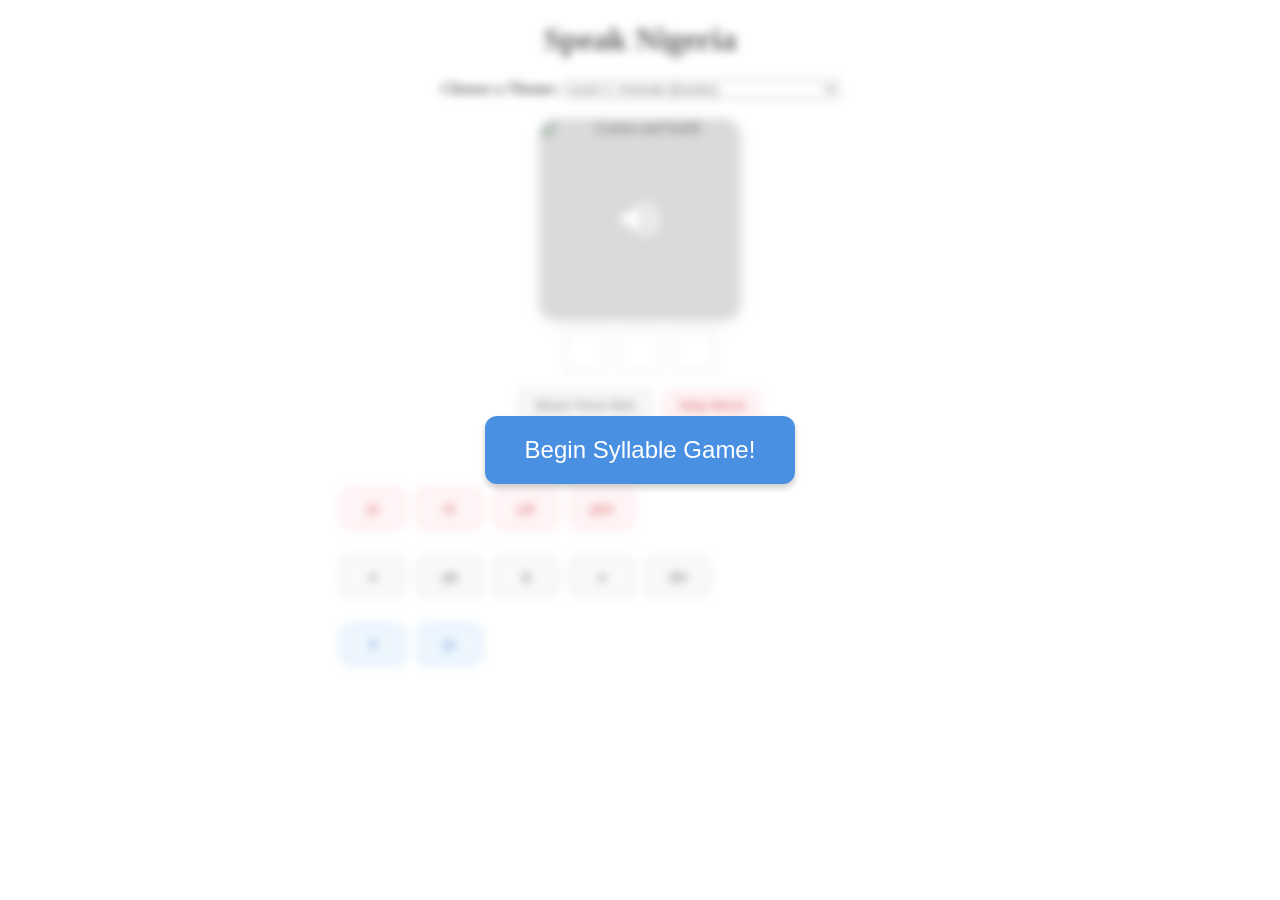
==== public/index.html @ d00dbcc4 "separating into two repositories" ====
<!DOCTYPE html>
<html lang="en">
<head>
    <meta charset="UTF-8">
    <meta name="viewport" content="width=device-width, initial-scale=1.0">
    <title>Speak Nigeria - Syllable Game</title>
    <link rel="stylesheet" href="style.css">
</head>
<body>
    <div id="start-overlay" style="
        position:fixed; 
        top:0; 
        left:0; 
        width:100%; 
        height:100%; 
        background: rgba(255, 255, 255, 0.4); 
        backdrop-filter: blur(5px);
        display:flex; 
        justify-content:center; 
        align-items:center; 
        z-index:1000;">
        
        <button onclick="startGame()" style="padding:20px 40px; font-size:1.5rem; cursor:pointer;">Begin Syllable Game!</button>
    </div>

    <main id="app-wrapper">
        <header style="text-align: center; margin-bottom: 20px;">
            <h1>Speak Nigeria</h1>
            
            <div id="theme-controls">
                <label for="theme-selector" style="font-weight: bold;">Choose a Theme: </label>
                <select id="theme-selector"></select>
            </div>
        </header>

        <section id="game-container" style="max-width: 600px; margin: 0 auto; text-align: center;">
            
            <div id="prompt-container" class="prompt-container" onclick="playFullWordAudio()">
                <img id="prompt-image" src="" alt="Listen and build" />
                
                <div class="audio-overlay">
                    <svg fill="#ffffff" viewBox="0 0 24 24" width="48px" height="48px">
                        <path d="M3 9v6h4l5 5V4L7 9H3zm13.5 3c0-1.77-1.02-3.29-2.5-4.03v8.05c1.48-.73 2.5-2.25 2.5-4.02zM14 3.23v2.06c2.89.86 5 3.54 5 6.71s-2.11 5.85-5 6.71v2.06c4.01-.91 7-4.49 7-8.77s-2.99-7.86-7-8.77z"/>
                    </svg>
                </div>
            </div>
            
            <div id="queue-slots" class="slots-container"></div>
            
            <div style="margin-bottom: 15px; display: flex; justify-content: center; gap: 10px;">
                <button onclick="showToneHint()" style="padding: 8px 16px; border-radius: 8px; cursor: pointer; background: #f0f0f0; border: 1px solid #ccc; font-weight: bold; color: #555;">Show Tone Hint</button>
                <button onclick="skipWord()" style="padding: 8px 16px; border-radius: 8px; cursor: pointer; background: #ffebee; border: 1px solid #ffcdd2; font-weight: bold; color: #c62828;">Skip Word</button>
            </div>
            
            <div id="feedback-message" style="font-size: 1.2rem; font-weight: bold; margin-bottom: 20px; min-height: 30px;">
            </div>
            
            <div id="syllable-matrix" class="syllable-matrix">

                <div class="tone-group" id="high-tones">
                    <div class="bank-row"></div>
                </div>
                <div class="tone-group" id="mid-tones">
                    <div class="bank-row"></div>
                </div>
                <div class="tone-group" id="low-tones">
                    <div class="bank-row"></div>
                </div>
            </div>
            
        </section>
    </main>

    <script src="app.js"></script>
</body>
</html>
---- public/style.css ----
/* ==========================================
   IMAGE PROMPT AREA
   ========================================== */
.prompt-container {
    position: relative;
    width: 200px;
    height: 200px;
    margin: 0 auto 10px auto;
    border-radius: 16px;
    overflow: hidden;
    cursor: pointer;
    box-shadow: 0 4px 12px rgba(0, 0, 0, 0.15);
    transition: transform 0.1s ease;
}

.prompt-container:active {
    transform: scale(0.95);
}

#prompt-image {
    width: 100%;
    height: 100%;
    object-fit: cover;
    display: block;
}

.audio-overlay {
    position: absolute;
    top: 0;
    left: 0;
    width: 100%;
    height: 100%;
    background: rgba(0, 0, 0, 0.3); /* Darkens the image slightly so the white icon pops */
    display: flex;
    justify-content: center;
    align-items: center;
    opacity: 0.8;
    transition: opacity 0.2s ease;
}

.prompt-container:hover .audio-overlay {
    opacity: 1;
}

#start-overlay {
    position: fixed;
    top: 0;
    left: 0;
    width: 100%;
    height: 100%;
    /* Semi-transparent grey/white background */
    background: rgba(255, 255, 255, 0.7); 
    /* Blur effect for that "pro" look */
    backdrop-filter: blur(5px);
    display: flex;
    justify-content: center;
    align-items: center;
    z-index: 1000;
}

#start-overlay button {
    padding: 20px 40px;
    font-size: 1.5rem;
    background-color: #4a90e2;
    color: white;
    border: none;
    border-radius: 12px;
    cursor: pointer;
    box-shadow: 0 4px 6px rgba(0,0,0,0.2);
    transition: transform 0.2s;
}

#start-overlay button:hover {
    transform: scale(1.05);
}

.slots-container {
    display: flex; 
    justify-content: center; 
    gap: 10px; 
    margin-bottom: 10px; /* Reduced to pull things closer */
    min-height: 50px;    /* Reduced to shrink the empty space */
}

.slot {
    width: 40px;
    height: 40px;
    border: 2px dashed #ccc;
    border-radius: 8px;
    display: flex;
    justify-content: center;
    align-items: center;
    font-size: 1.2rem;
    font-weight: bold;
}

/* ==========================================
   TONAL SYLLABLE MATRIX
   ========================================== */
.syllable-matrix {
    display: flex;
    flex-direction: column;
    gap: 25px; /* Space between tone rows */
    margin-top: 20px;
}

.tone-group {
    text-align: left;
}

.tone-group h3 {
    margin: 0 0 10px 5px;
    font-size: 0.9rem;
    color: #666;
    text-transform: uppercase;
    letter-spacing: 1px;
}

.bank-row {
    display: grid;
    grid-template-columns: repeat(auto-fill, minmax(60px, 1fr));
    gap: 10px;
}

/* Tone-specific visual cues */
.btn-high { background-color: #ffeef0; border: 2px solid #ffccd1; color: #d32f2f; }
.btn-mid  { background-color: #f5f5f5; border: 2px solid #e0e0e0; color: #333; }
.btn-low  { background-color: #e3f2fd; border: 2px solid #bbdefb; color: #1565c0; }

.bank-row button {
    padding: 12px;
    border-radius: 12px;
    font-weight: bold;
    cursor: pointer;
    transition: transform 0.1s;
}

.bank-row button:active {
    transform: scale(0.92);
}
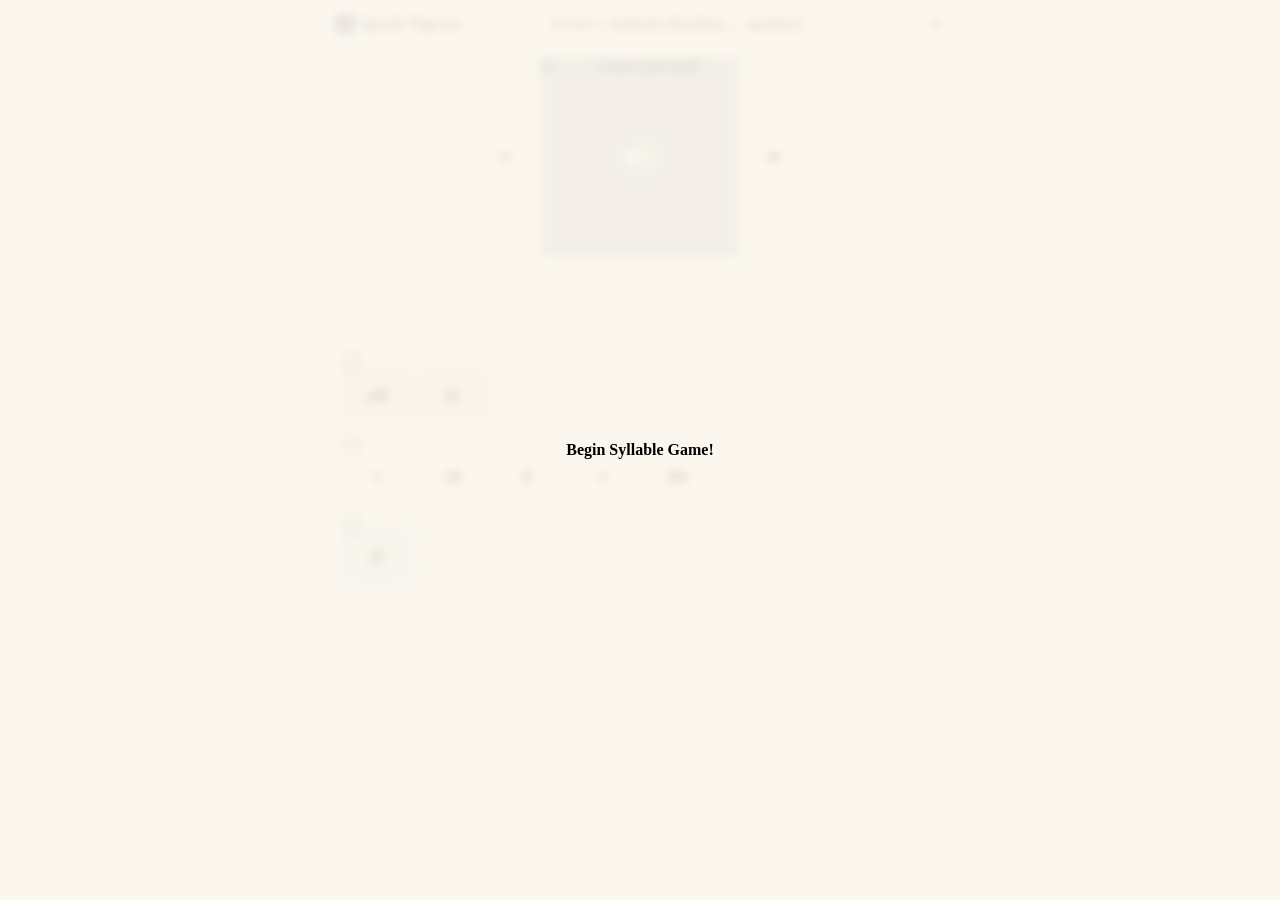
==== commit b0f1f5e2: "Favicon in brand mark, icon buttons flanking image, compact tone badges - Added the real Speak Niger" ====
--- a/public/index.html
+++ b/public/index.html
@@ -4,73 +4,93 @@
     <meta charset="UTF-8">
     <meta name="viewport" content="width=device-width, initial-scale=1.0">
     <title>Speak Nigeria - Syllable Game</title>
+    <link rel="icon" type="image/svg+xml" href="favicon.svg">
+    <link rel="preconnect" href="https://fonts.googleapis.com">
+    <link href="https://fonts.googleapis.com/css2?family=Fraunces:opsz,wght@9..144,400;9..144,500;9..144,600;9..144,700&family=Plus+Jakarta+Sans:wght@400;500;600;700&family=Noto+Serif:ital,wght@0,400;0,600;0,700;1,400&family=IBM+Plex+Mono:wght@400;500&display=swap" rel="stylesheet">
+    <link rel="stylesheet" href="tokens.css">
     <link rel="stylesheet" href="style.css">
 </head>
 <body>
-    <div id="start-overlay" style="
-        position:fixed; 
-        top:0; 
-        left:0; 
-        width:100%; 
-        height:100%; 
-        background: rgba(255, 255, 255, 0.4); 
-        backdrop-filter: blur(5px);
-        display:flex; 
-        justify-content:center; 
-        align-items:center; 
-        z-index:1000;">
-        
-        <button onclick="startGame()" style="padding:20px 40px; font-size:1.5rem; cursor:pointer;">Begin Syllable Game!</button>
+    <div id="start-overlay">
+        <button onclick="startGame()">Begin Syllable Game!</button>
     </div>
 
-    <main id="app-wrapper">
-        <header style="text-align: center; margin-bottom: 20px;">
-            <h1>Speak Nigeria</h1>
-            
-            <div id="theme-controls">
-                <label for="theme-selector" style="font-weight: bold;">Choose a Theme: </label>
-                <select id="theme-selector"></select>
-            </div>
+    <div id="app-wrapper">
+        <!-- Slim brand bar, not a hero block: a small wordmark plus the
+             theme control, kept to a single compact row so the game
+             itself gets almost the entire viewport. -->
+        <header id="top-bar">
+            <span id="brand-mark">
+                <img src="favicon.svg" alt="" width="18" height="18">
+                Speak Nigeria
+            </span>
+            <select id="theme-selector" aria-label="Choose a level"></select>
         </header>
 
-        <section id="game-container" style="max-width: 600px; margin: 0 auto; text-align: center;">
-            
-            <div id="prompt-container" class="prompt-container" onclick="playFullWordAudio()">
-                <img id="prompt-image" src="" alt="Listen and build" />
-                
-                <div class="audio-overlay">
-                    <svg fill="#ffffff" viewBox="0 0 24 24" width="48px" height="48px">
-                        <path d="M3 9v6h4l5 5V4L7 9H3zm13.5 3c0-1.77-1.02-3.29-2.5-4.03v8.05c1.48-.73 2.5-2.25 2.5-4.02zM14 3.23v2.06c2.89.86 5 3.54 5 6.71s-2.11 5.85-5 6.71v2.06c4.01-.91 7-4.49 7-8.77s-2.99-7.86-7-8.77z"/>
+        <main id="game-container">
+
+            <!-- Hint/skip are icon buttons flanking the image, not a
+                 separate text-button row - reclaims a whole line. -->
+            <div id="stage-row">
+                <button id="hint-btn" class="icon-btn" onclick="toggleToneHint()" aria-label="Toggle tone hint" title="Show tone hint">
+                    <svg viewBox="0 0 24 24" width="20" height="20" fill="none" stroke="currentColor" stroke-width="2.2" stroke-linecap="round">
+                        <line x1="6" y1="17" x2="6" y2="9"/>
+                        <line x1="12" y1="17" x2="12" y2="5"/>
+                        <line x1="18" y1="17" x2="18" y2="13"/>
                     </svg>
+                </button>
+
+                <div id="prompt-container" class="prompt-container" onclick="playFullWordAudio()">
+                    <img id="prompt-image" src="" alt="Listen and build" />
+
+                    <div class="audio-overlay">
+                        <svg fill="#ffffff" viewBox="0 0 24 24" width="40px" height="40px">
+                            <path d="M3 9v6h4l5 5V4L7 9H3zm13.5 3c0-1.77-1.02-3.29-2.5-4.03v8.05c1.48-.73 2.5-2.25 2.5-4.02zM14 3.23v2.06c2.89.86 5 3.54 5 6.71s-2.11 5.85-5 6.71v2.06c4.01-.91 7-4.49 7-8.77s-2.99-7.86-7-8.77z"/>
+                        </svg>
+                    </div>
+
+                    <div id="correct-badge" class="correct-badge" aria-hidden="true">
+                        <svg viewBox="0 0 24 24" width="56px" height="56px">
+                            <circle cx="12" cy="12" r="11" fill="var(--accent-courses)"/>
+                            <path d="M6.5 12.5l3.5 3.5 7.5-8" stroke="white" stroke-width="2.4" fill="none" stroke-linecap="round" stroke-linejoin="round"/>
+                        </svg>
+                    </div>
                 </div>
+
+                <button id="skip-btn" class="icon-btn" onclick="skipWord()" aria-label="Skip word" title="Skip word">
+                    <svg viewBox="0 0 24 24" width="20" height="20" fill="currentColor">
+                        <path d="M6 5l8 7-8 7V5z"/>
+                        <rect x="16" y="5" width="2.5" height="14" rx="1"/>
+                    </svg>
+                </button>
             </div>
-            
+
+            <!-- Tone-hint dots for each slot are always in the DOM (see
+                 style.css) but only visible while #hint-btn is toggled on
+                 (queue-slots.show-hint) - no dedicated text line needed. -->
             <div id="queue-slots" class="slots-container"></div>
-            
-            <div style="margin-bottom: 15px; display: flex; justify-content: center; gap: 10px;">
-                <button onclick="showToneHint()" style="padding: 8px 16px; border-radius: 8px; cursor: pointer; background: #f0f0f0; border: 1px solid #ccc; font-weight: bold; color: #555;">Show Tone Hint</button>
-                <button onclick="skipWord()" style="padding: 8px 16px; border-radius: 8px; cursor: pointer; background: #ffebee; border: 1px solid #ffcdd2; font-weight: bold; color: #c62828;">Skip Word</button>
-            </div>
-            
-            <div id="feedback-message" style="font-size: 1.2rem; font-weight: bold; margin-bottom: 20px; min-height: 30px;">
-            </div>
-            
+
+            <div id="feedback-message"></div>
+
             <div id="syllable-matrix" class="syllable-matrix">
 
-                <div class="tone-group" id="high-tones">
+                <div class="tone-group tone-group-high" id="high-tones">
+                    <span class="tone-badge" title="High tone">˥</span>
                     <div class="bank-row"></div>
                 </div>
-                <div class="tone-group" id="mid-tones">
+                <div class="tone-group tone-group-mid" id="mid-tones">
+                    <span class="tone-badge" title="Mid tone">˧</span>
                     <div class="bank-row"></div>
                 </div>
-                <div class="tone-group" id="low-tones">
+                <div class="tone-group tone-group-low" id="low-tones">
+                    <span class="tone-badge" title="Low tone">˩</span>
                     <div class="bank-row"></div>
                 </div>
             </div>
-            
-        </section>
-    </main>
+
+        </main>
+    </div>
 
     <script src="app.js"></script>
 </body>
-</html>+</html>
--- a/public/style.css
+++ b/public/style.css
@@ -1,3 +1,143 @@
+/* ==========================================
+   BASE / LAYOUT
+   Brand tokens come from tokens.css (vendored copy of
+   yorubadict/public/_tokens.css). Layout is deliberately compact:
+   the top bar is a single slim row, not a hero block, so the
+   actual game gets almost the whole viewport.
+   ========================================== */
+* { box-sizing: border-box; }
+
+html, body {
+    margin: 0;
+    padding: 0;
+    background: var(--background-primary);
+    color: var(--text-primary);
+    font-family: var(--font-body);
+}
+
+#app-wrapper {
+    max-width: 640px;
+    margin: 0 auto;
+    padding: 0 12px 24px;
+}
+
+#top-bar {
+    display: flex;
+    align-items: center;
+    justify-content: space-between;
+    gap: 12px;
+    padding: 8px 4px;
+    margin-bottom: 10px;
+    border-bottom: 1px solid var(--border-subtle);
+}
+
+#brand-mark {
+    display: flex;
+    align-items: center;
+    gap: 6px;
+    font-family: var(--font-display);
+    font-weight: 600;
+    font-size: var(--step--1);
+    color: var(--brand-indigo);
+    opacity: 0.75;
+    letter-spacing: 0.02em;
+}
+
+#brand-mark img {
+    display: block;
+}
+
+#theme-selector {
+    font-family: var(--font-body);
+    font-size: var(--step--1);
+    padding: 6px 10px;
+    border-radius: 8px;
+    border: 1px solid var(--border-subtle);
+    background: var(--surface);
+    color: var(--text-primary);
+}
+
+#game-container {
+    text-align: center;
+}
+
+/* ==========================================
+   START OVERLAY
+   ========================================== */
+#start-overlay {
+    position: fixed;
+    top: 0;
+    left: 0;
+    width: 100%;
+    height: 100%;
+    background: rgba(251, 246, 236, 0.85); /* --background-primary, translucent */
+    backdrop-filter: blur(5px);
+    display: flex;
+    justify-content: center;
+    align-items: center;
+    z-index: 1000;
+}
+
+#start-overlay button {
+    padding: 20px 40px;
+    font-size: var(--step-1);
+    font-family: var(--font-display);
+    font-weight: 600;
+    background-color: var(--brand-indigo);
+    color: var(--text-tertiary);
+    border: none;
+    border-radius: var(--radius);
+    cursor: pointer;
+    box-shadow: var(--shadow);
+    transition: transform 0.2s, background-color 0.2s;
+}
+
+#start-overlay button:hover {
+    background-color: var(--brand-indigo-deep);
+    transform: scale(1.05);
+}
+
+/* ==========================================
+   STAGE ROW - hint/skip icon buttons flank the image instead of a
+   separate text-button row below it, reclaiming a full line.
+   ========================================== */
+#stage-row {
+    display: flex;
+    align-items: center;
+    justify-content: center;
+    gap: 14px;
+}
+
+.icon-btn {
+    flex-shrink: 0;
+    width: 40px;
+    height: 40px;
+    border-radius: 50%;
+    border: 1px solid var(--border-subtle);
+    background: var(--surface);
+    color: var(--text-secondary);
+    display: flex;
+    align-items: center;
+    justify-content: center;
+    cursor: pointer;
+    transition: background-color 0.15s, color 0.15s, border-color 0.15s;
+}
+
+#hint-btn:hover { background: var(--background-secondary); }
+
+/* Shown while the tone hint is toggled on (see app.js toggleToneHint) */
+#hint-btn.active {
+    background: var(--brand-accent);
+    border-color: var(--brand-accent-deep);
+    color: var(--brand-indigo-deep);
+}
+
+#skip-btn {
+    border-color: rgba(198, 56, 90, 0.35); /* --accent-games */
+    color: var(--accent-games);
+}
+#skip-btn:hover { background: rgba(198, 56, 90, 0.08); }
+
 /* ==========================================
    IMAGE PROMPT AREA
    ========================================== */
@@ -5,11 +145,10 @@
     position: relative;
     width: 200px;
     height: 200px;
-    margin: 0 auto 10px auto;
-    border-radius: 16px;
+    border-radius: var(--radius);
     overflow: hidden;
     cursor: pointer;
-    box-shadow: 0 4px 12px rgba(0, 0, 0, 0.15);
+    box-shadow: var(--shadow);
     transition: transform 0.1s ease;
 }
 
@@ -30,11 +169,11 @@
     left: 0;
     width: 100%;
     height: 100%;
-    background: rgba(0, 0, 0, 0.3); /* Darkens the image slightly so the white icon pops */
-    display: flex;
-    justify-content: center;
-    align-items: center;
-    opacity: 0.8;
+    background: rgba(21, 26, 61, 0.3); /* --brand-indigo-deep, translucent */
+    display: flex;
+    justify-content: center;
+    align-items: center;
+    opacity: 0.75;
     transition: opacity 0.2s ease;
 }
 
@@ -42,99 +181,173 @@
     opacity: 1;
 }
 
-#start-overlay {
-    position: fixed;
-    top: 0;
-    left: 0;
-    width: 100%;
-    height: 100%;
-    /* Semi-transparent grey/white background */
-    background: rgba(255, 255, 255, 0.7); 
-    /* Blur effect for that "pro" look */
-    backdrop-filter: blur(5px);
-    display: flex;
-    justify-content: center;
-    align-items: center;
-    z-index: 1000;
-}
-
-#start-overlay button {
-    padding: 20px 40px;
-    font-size: 1.5rem;
-    background-color: #4a90e2;
-    color: white;
-    border: none;
-    border-radius: 12px;
-    cursor: pointer;
-    box-shadow: 0 4px 6px rgba(0,0,0,0.2);
-    transition: transform 0.2s;
-}
-
-#start-overlay button:hover {
-    transform: scale(1.05);
-}
-
+/* Correct-answer checkmark badge - hidden by default, shown briefly via
+   JS toggling .show (see app.js's playWinningSequence). */
+.correct-badge {
+    position: absolute;
+    inset: 0;
+    display: flex;
+    align-items: center;
+    justify-content: center;
+    background: rgba(251, 246, 236, 0.55);
+    opacity: 0;
+    transform: scale(0.6);
+    pointer-events: none;
+    transition: opacity 0.25s ease, transform 0.25s cubic-bezier(0.34, 1.56, 0.64, 1);
+}
+
+.correct-badge.show {
+    opacity: 1;
+    transform: scale(1);
+}
+
+/* ==========================================
+   QUEUE SLOTS
+   ========================================== */
 .slots-container {
-    display: flex; 
-    justify-content: center; 
-    gap: 10px; 
-    margin-bottom: 10px; /* Reduced to pull things closer */
-    min-height: 50px;    /* Reduced to shrink the empty space */
+    display: flex;
+    justify-content: center;
+    gap: 8px;
+    margin: 10px 0;
+    min-height: 46px;
 }
 
 .slot {
+    position: relative;
     width: 40px;
     height: 40px;
-    border: 2px dashed #ccc;
+    border: 2px dashed var(--border-subtle);
     border-radius: 8px;
     display: flex;
     justify-content: center;
     align-items: center;
     font-size: 1.2rem;
     font-weight: bold;
+    color: var(--text-primary);
+    transition: border-color 0.2s, background-color 0.2s, transform 0.2s;
+}
+
+/* Applied to every filled slot the instant a win is detected, for a
+   clear, immediate visual "yes, that's right" independent of the
+   text feedback message. */
+.slots-container.correct .slot {
+    border-color: var(--accent-courses);
+    border-style: solid;
+    background: rgba(47, 122, 77, 0.12); /* --accent-courses, translucent */
+    transform: scale(1.08);
+}
+
+/* Tone-hint dot above each slot - always rendered (see app.js's
+   renderQueue), only made visible while the hint is toggled on. This
+   replaces the old "Tone Hint: mid mid high" text line entirely. */
+.slot::before {
+    content: '';
+    position: absolute;
+    top: -8px;
+    left: 50%;
+    transform: translateX(-50%);
+    width: 16px;
+    height: 5px;
+    border-radius: 3px;
+    opacity: 0;
+    transition: opacity 0.15s;
+}
+
+.slot.tone-high::before { background: var(--accent-games); }
+.slot.tone-mid::before  { background: var(--text-secondary); }
+.slot.tone-low::before  { background: var(--accent-videos); }
+
+.slots-container.show-hint .slot::before {
+    opacity: 1;
+}
+
+#feedback-message {
+    font-size: var(--step-0);
+    font-weight: 700;
+    min-height: 24px;
+    margin-bottom: 6px;
+    color: var(--text-secondary);
+    transition: color 0.2s;
+}
+
+#feedback-message.skipping {
+    color: var(--accent-games);
+}
+
+#feedback-message.correct {
+    color: var(--accent-courses);
 }
 
 /* ==========================================
    TONAL SYLLABLE MATRIX
+   Each tone gets its own bordered panel with a colored accent bar,
+   plus a small glyph badge overlapping the border (not a full text
+   label line) - color alone isn't reliable for colorblind users
+   (red/blue is a classic confusion pair), so the glyph stays as a
+   compact, non-color-dependent cue instead of dropping it entirely.
    ========================================== */
 .syllable-matrix {
     display: flex;
     flex-direction: column;
-    gap: 25px; /* Space between tone rows */
-    margin-top: 20px;
+    gap: 14px; /* slightly more than before - the badges overlap the top edge */
+    margin-top: 14px;
 }
 
 .tone-group {
+    position: relative;
     text-align: left;
-}
-
-.tone-group h3 {
-    margin: 0 0 10px 5px;
-    font-size: 0.9rem;
-    color: #666;
-    text-transform: uppercase;
-    letter-spacing: 1px;
-}
-
+    background: var(--surface);
+    border: 1px solid var(--border-subtle);
+    border-left-width: 5px;
+    border-radius: 10px;
+    padding: 8px 10px 10px;
+}
+
+.tone-group-high { border-left-color: var(--accent-games); }
+.tone-group-mid  { border-left-color: var(--text-secondary); }
+.tone-group-low  { border-left-color: var(--accent-videos); }
+
+.tone-badge {
+    position: absolute;
+    top: -9px;
+    left: 10px;
+    font-family: var(--font-mono);
+    font-size: 0.85rem;
+    line-height: 1;
+    padding: 2px 6px;
+    border-radius: 999px;
+    background: var(--surface);
+    border: 1px solid currentColor;
+}
+
+.tone-group-high .tone-badge { color: var(--accent-games); }
+.tone-group-mid  .tone-badge { color: var(--text-secondary); }
+.tone-group-low  .tone-badge { color: var(--accent-videos); }
+
+/* Pills sit close together (small gap) rather than the wide-spaced
+   grid before, and are larger/chunkier for easier tapping. */
 .bank-row {
     display: grid;
-    grid-template-columns: repeat(auto-fill, minmax(60px, 1fr));
-    gap: 10px;
-}
-
-/* Tone-specific visual cues */
-.btn-high { background-color: #ffeef0; border: 2px solid #ffccd1; color: #d32f2f; }
-.btn-mid  { background-color: #f5f5f5; border: 2px solid #e0e0e0; color: #333; }
-.btn-low  { background-color: #e3f2fd; border: 2px solid #bbdefb; color: #1565c0; }
+    grid-template-columns: repeat(auto-fill, minmax(66px, 1fr));
+    gap: 5px;
+}
 
 .bank-row button {
-    padding: 12px;
-    border-radius: 12px;
-    font-weight: bold;
+    padding: 14px 10px;
+    border-radius: 10px;
+    font-size: var(--step-0);
+    font-family: var(--font-yoruba);
+    font-weight: 700;
     cursor: pointer;
     transition: transform 0.1s;
 }
 
 .bank-row button:active {
     transform: scale(0.92);
-}+}
+
+/* Tone-specific button fills, harmonized with the brand accent
+   palette (same three accents as the panel border/label above). */
+.btn-high { background-color: rgba(198, 56, 90, 0.10); border: 2px solid rgba(198, 56, 90, 0.35); color: var(--accent-games); }
+.btn-mid  { background-color: var(--background-secondary); border: 2px solid var(--border-subtle); color: var(--text-primary); }
+.btn-low  { background-color: rgba(46, 111, 158, 0.10); border: 2px solid rgba(46, 111, 158, 0.35); color: var(--accent-videos); }
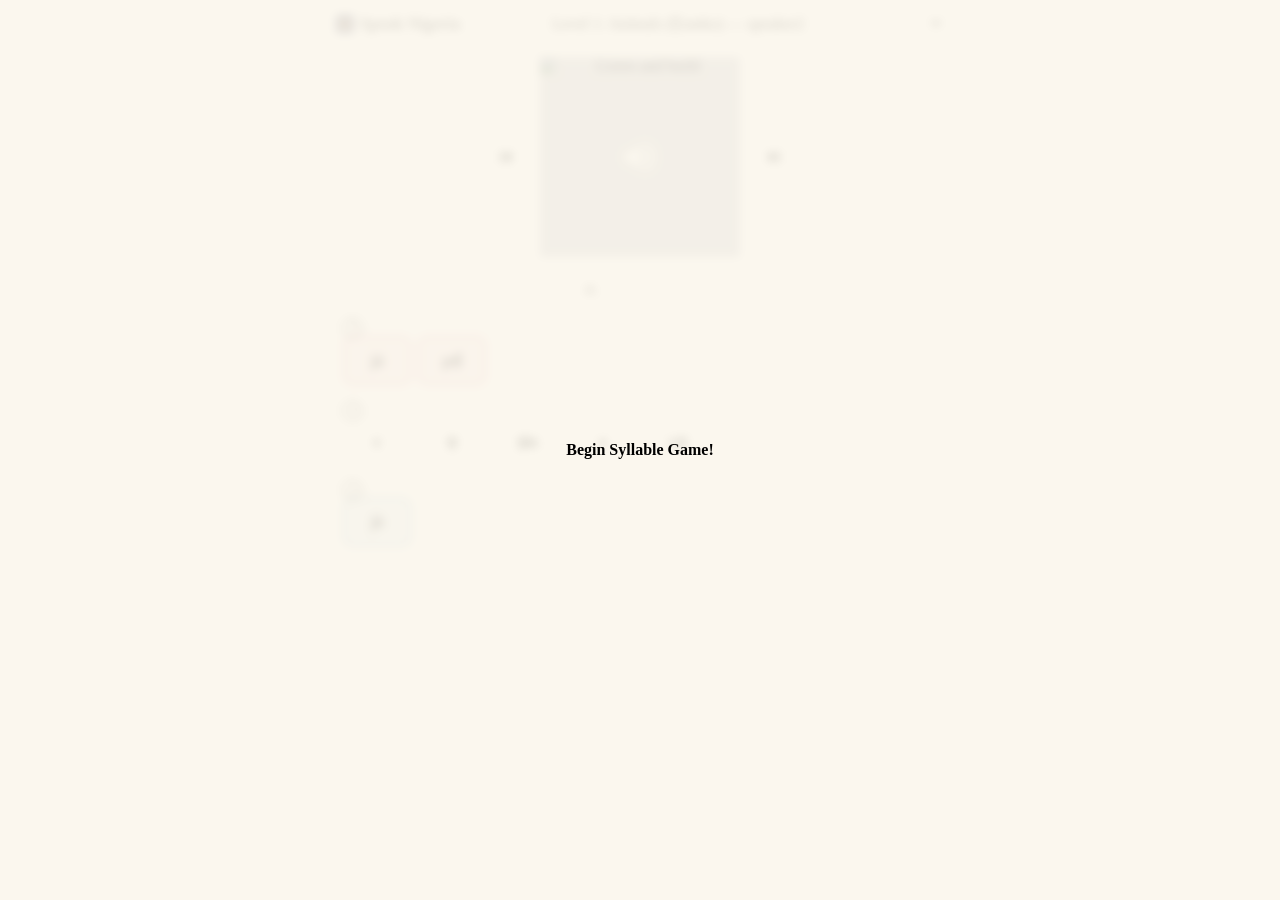
==== commit 2bc4f832: "Add prev/back navigation, move hint beside slots, toast for feedback text - Added a Previous-word bu" ====
--- a/public/index.html
+++ b/public/index.html
@@ -29,14 +29,13 @@
 
         <main id="game-container">
 
-            <!-- Hint/skip are icon buttons flanking the image, not a
-                 separate text-button row - reclaims a whole line. -->
+            <!-- Back/forward navigation flanks the image (symmetric pair),
+                 not a separate text-button row. -->
             <div id="stage-row">
-                <button id="hint-btn" class="icon-btn" onclick="toggleToneHint()" aria-label="Toggle tone hint" title="Show tone hint">
-                    <svg viewBox="0 0 24 24" width="20" height="20" fill="none" stroke="currentColor" stroke-width="2.2" stroke-linecap="round">
-                        <line x1="6" y1="17" x2="6" y2="9"/>
-                        <line x1="12" y1="17" x2="12" y2="5"/>
-                        <line x1="18" y1="17" x2="18" y2="13"/>
+                <button id="prev-btn" class="icon-btn" onclick="prevWord()" aria-label="Previous word" title="Previous word">
+                    <svg viewBox="0 0 24 24" width="20" height="20" fill="currentColor">
+                        <path d="M18 5l-8 7 8 7V5z"/>
+                        <rect x="5.5" y="5" width="2.5" height="14" rx="1"/>
                     </svg>
                 </button>
 
@@ -55,6 +54,7 @@
                             <path d="M6.5 12.5l3.5 3.5 7.5-8" stroke="white" stroke-width="2.4" fill="none" stroke-linecap="round" stroke-linejoin="round"/>
                         </svg>
                     </div>
+
                 </div>
 
                 <button id="skip-btn" class="icon-btn" onclick="skipWord()" aria-label="Skip word" title="Skip word">
@@ -65,12 +65,27 @@
                 </button>
             </div>
 
-            <!-- Tone-hint dots for each slot are always in the DOM (see
-                 style.css) but only visible while #hint-btn is toggled on
-                 (queue-slots.show-hint) - no dedicated text line needed. -->
-            <div id="queue-slots" class="slots-container"></div>
+            <!-- Transient feedback (correct/skip/error/level-complete
+                 messages) as a floating overlay (fixed-positioned, see
+                 style.css), not a permanently-reserved text line. -->
+            <div id="toast" role="status" aria-live="polite"></div>
 
-            <div id="feedback-message"></div>
+            <!-- Hint toggle sits directly beside the answer slots it
+                 controls, making the connection between them obvious. -->
+            <div id="answer-row">
+                <button id="hint-btn" class="icon-btn icon-btn-small" onclick="toggleToneHint()" aria-label="Toggle tone hint" title="Show tone hint">
+                    <svg viewBox="0 0 24 24" width="16" height="16" fill="none" stroke="currentColor" stroke-width="2.2" stroke-linecap="round">
+                        <line x1="6" y1="17" x2="6" y2="9"/>
+                        <line x1="12" y1="17" x2="12" y2="5"/>
+                        <line x1="18" y1="17" x2="18" y2="13"/>
+                    </svg>
+                </button>
+
+                <!-- Tone-hint dots for each slot are always in the DOM (see
+                     style.css) but only visible while #hint-btn is toggled
+                     on (queue-slots.show-hint). -->
+                <div id="queue-slots" class="slots-container"></div>
+            </div>
 
             <div id="syllable-matrix" class="syllable-matrix">
 
--- a/public/style.css
+++ b/public/style.css
@@ -98,8 +98,8 @@
 }
 
 /* ==========================================
-   STAGE ROW - hint/skip icon buttons flank the image instead of a
-   separate text-button row below it, reclaiming a full line.
+   STAGE ROW - prev/next navigation flanks the image as a symmetric
+   pair, instead of a separate text-button row below it.
    ========================================== */
 #stage-row {
     display: flex;
@@ -123,7 +123,14 @@
     transition: background-color 0.15s, color 0.15s, border-color 0.15s;
 }
 
-#hint-btn:hover { background: var(--background-secondary); }
+.icon-btn:hover { background: var(--background-secondary); }
+
+/* Smaller variant for the hint toggle sitting beside the answer slots
+   (see #answer-row) - doesn't need to match the nav buttons' size. */
+.icon-btn-small {
+    width: 30px;
+    height: 30px;
+}
 
 /* Shown while the tone hint is toggled on (see app.js toggleToneHint) */
 #hint-btn.active {
@@ -137,6 +144,18 @@
     color: var(--accent-games);
 }
 #skip-btn:hover { background: rgba(198, 56, 90, 0.08); }
+
+/* ==========================================
+   ANSWER ROW - hint toggle directly beside the slots it controls, so
+   the connection between the two is visually obvious.
+   ========================================== */
+#answer-row {
+    display: flex;
+    align-items: center;
+    justify-content: center;
+    gap: 10px;
+    margin: 10px 0;
+}
 
 /* ==========================================
    IMAGE PROMPT AREA
@@ -208,7 +227,6 @@
     display: flex;
     justify-content: center;
     gap: 8px;
-    margin: 10px 0;
     min-height: 46px;
 }
 
@@ -261,22 +279,42 @@
     opacity: 1;
 }
 
-#feedback-message {
-    font-size: var(--step-0);
+/* ==========================================
+   TOAST - transient feedback (correct/skip/error/level-complete),
+   floating over the page rather than reserving a permanent line.
+   Hidden (opacity 0, no pointer events) until app.js's showToast()
+   adds .show; auto-hidden again after its duration.
+   ========================================== */
+#toast {
+    position: fixed;
+    top: 64px;
+    left: 50%;
+    transform: translate(-50%, -6px);
+    background: var(--surface);
+    border: 1px solid var(--border-subtle);
+    box-shadow: var(--shadow);
+    border-radius: 999px;
+    padding: 8px 18px;
+    font-size: var(--step--1);
     font-weight: 700;
-    min-height: 24px;
-    margin-bottom: 6px;
     color: var(--text-secondary);
-    transition: color 0.2s;
-}
-
-#feedback-message.skipping {
-    color: var(--accent-games);
-}
-
-#feedback-message.correct {
-    color: var(--accent-courses);
-}
+    opacity: 0;
+    pointer-events: none;
+    max-width: 90vw;
+    text-align: center;
+    transition: opacity 0.2s ease, transform 0.2s ease;
+    z-index: 500;
+}
+
+#toast.show {
+    opacity: 1;
+    transform: translate(-50%, 0);
+}
+
+#toast.correct  { color: var(--accent-courses); border-color: rgba(47, 122, 77, 0.35); }
+#toast.skipping { color: var(--accent-games); border-color: rgba(198, 56, 90, 0.35); }
+#toast.error    { color: var(--accent-games); border-color: rgba(198, 56, 90, 0.35); }
+#toast.info     { color: var(--brand-indigo); border-color: var(--border-subtle); }
 
 /* ==========================================
    TONAL SYLLABLE MATRIX
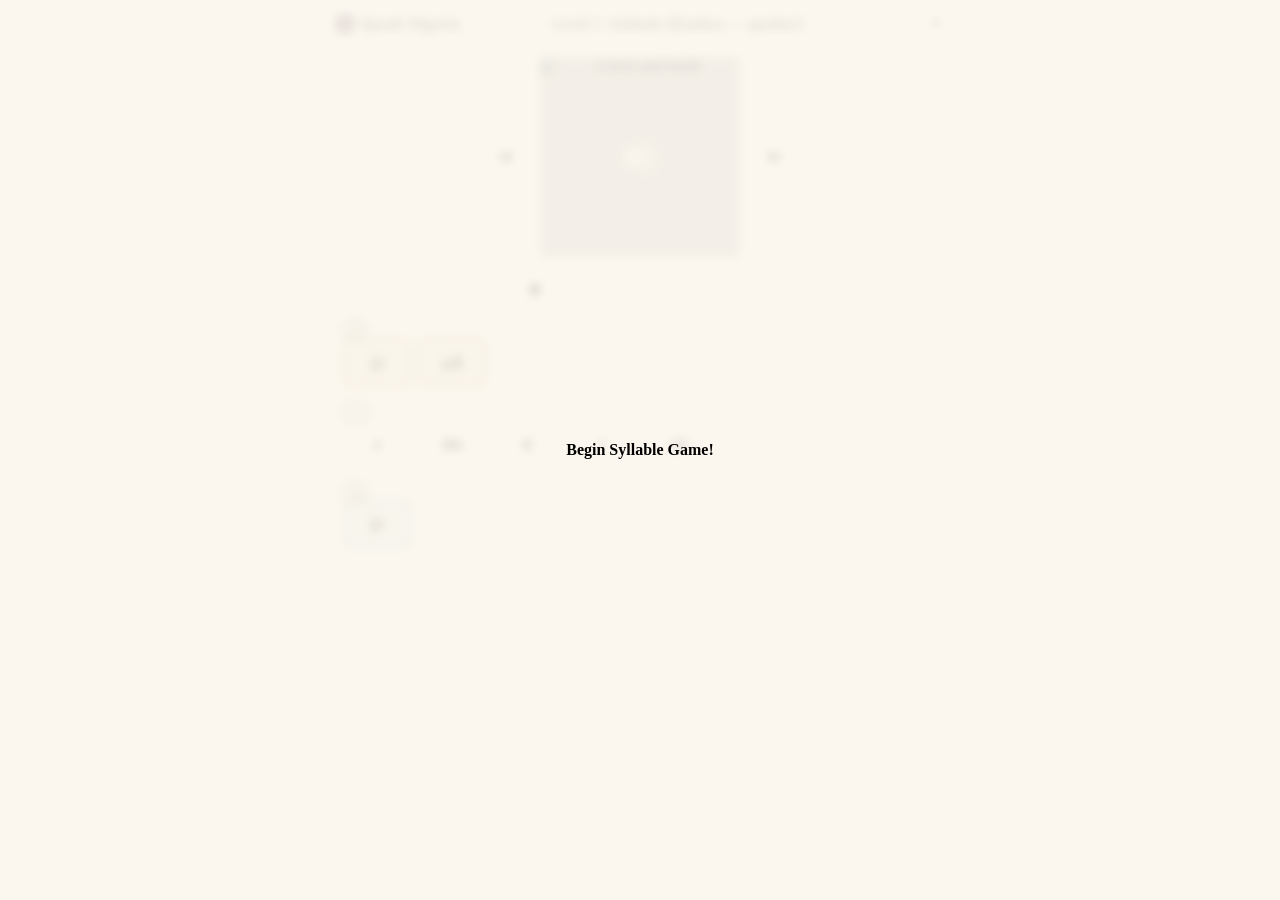
==== commit 146eae79: "Center only the answer slots, real hint icon, safer tone colors/glyphs - #answer-row is now a 1fr/au" ====
--- a/public/index.html
+++ b/public/index.html
@@ -70,14 +70,16 @@
                  style.css), not a permanently-reserved text line. -->
             <div id="toast" role="status" aria-live="polite"></div>
 
-            <!-- Hint toggle sits directly beside the answer slots it
-                 controls, making the connection between them obvious. -->
+            <!-- Hint toggle sits beside the answer slots, but the slots
+                 (not the row as a whole) are what's centered on the page -
+                 the 3-column grid below keeps the hint ancillary rather
+                 than shifting the slots off-center. -->
             <div id="answer-row">
                 <button id="hint-btn" class="icon-btn icon-btn-small" onclick="toggleToneHint()" aria-label="Toggle tone hint" title="Show tone hint">
-                    <svg viewBox="0 0 24 24" width="16" height="16" fill="none" stroke="currentColor" stroke-width="2.2" stroke-linecap="round">
-                        <line x1="6" y1="17" x2="6" y2="9"/>
-                        <line x1="12" y1="17" x2="12" y2="5"/>
-                        <line x1="18" y1="17" x2="18" y2="13"/>
+                    <svg viewBox="0 0 24 24" width="16" height="16">
+                        <path d="M12 2a7 7 0 0 0-4 12.7c.6.4 1 1.1 1 1.8v.5h6v-.5c0-.7.4-1.4 1-1.8A7 7 0 0 0 12 2z" fill="currentColor"/>
+                        <rect x="9" y="18.5" width="6" height="1.6" rx="0.8" fill="currentColor"/>
+                        <rect x="9.7" y="20.6" width="4.6" height="1.4" rx="0.7" fill="currentColor"/>
                     </svg>
                 </button>
 
@@ -85,20 +87,25 @@
                      style.css) but only visible while #hint-btn is toggled
                      on (queue-slots.show-hint). -->
                 <div id="queue-slots" class="slots-container"></div>
+
+                <!-- Empty spacer, same grid column width as hint-btn's
+                     column, so the middle (slots) column is truly centered
+                     in the row rather than centered-minus-the-hint-button's-width. -->
+                <div aria-hidden="true"></div>
             </div>
 
             <div id="syllable-matrix" class="syllable-matrix">
 
                 <div class="tone-group tone-group-high" id="high-tones">
-                    <span class="tone-badge" title="High tone">˥</span>
+                    <span class="tone-badge" title="High tone">&#8599;</span>
                     <div class="bank-row"></div>
                 </div>
                 <div class="tone-group tone-group-mid" id="mid-tones">
-                    <span class="tone-badge" title="Mid tone">˧</span>
+                    <span class="tone-badge" title="Mid tone">&#8594;</span>
                     <div class="bank-row"></div>
                 </div>
                 <div class="tone-group tone-group-low" id="low-tones">
-                    <span class="tone-badge" title="Low tone">˩</span>
+                    <span class="tone-badge" title="Low tone">&#8600;</span>
                     <div class="bank-row"></div>
                 </div>
             </div>
--- a/public/style.css
+++ b/public/style.css
@@ -146,15 +146,28 @@
 #skip-btn:hover { background: rgba(198, 56, 90, 0.08); }
 
 /* ==========================================
-   ANSWER ROW - hint toggle directly beside the slots it controls, so
-   the connection between the two is visually obvious.
+   ANSWER ROW - hint toggle sits beside the slots, but the slots (not
+   the row as a whole) must be the thing centered on the page. Classic
+   1fr/auto/1fr grid centering: the middle column sizes to the slots'
+   content and is centered independent of the side columns, so the
+   hint button (in the first column) reads as ancillary rather than
+   shifting the "true" center.
    ========================================== */
 #answer-row {
-    display: flex;
-    align-items: center;
-    justify-content: center;
+    display: grid;
+    grid-template-columns: 1fr auto 1fr;
+    align-items: center;
     gap: 10px;
     margin: 10px 0;
+}
+
+#answer-row .slots-container {
+    grid-column: 2;
+}
+
+#hint-btn {
+    grid-column: 1;
+    justify-self: end; /* hugs the right edge of its column, i.e. just left of the slots */
 }
 
 /* ==========================================
@@ -232,14 +245,14 @@
 
 .slot {
     position: relative;
-    width: 40px;
-    height: 40px;
+    width: 48px;
+    height: 48px;
     border: 2px dashed var(--border-subtle);
     border-radius: 8px;
     display: flex;
     justify-content: center;
     align-items: center;
-    font-size: 1.2rem;
+    font-size: 1.35rem;
     font-weight: bold;
     color: var(--text-primary);
     transition: border-color 0.2s, background-color 0.2s, transform 0.2s;
@@ -271,7 +284,12 @@
     transition: opacity 0.15s;
 }
 
-.slot.tone-high::before { background: var(--accent-games); }
+/* Orange/gray/blue, not red/gray/blue - a colorblind-safe combination
+   (Okabe-Ito palette) that works across every common form of color
+   vision deficiency, unlike red-based schemes. Also stops "high tone"
+   from sharing a color with the (semantically unrelated) Skip button,
+   which used the same red before. */
+.slot.tone-high::before { background: var(--brand-accent-deep); }
 .slot.tone-mid::before  { background: var(--text-secondary); }
 .slot.tone-low::before  { background: var(--accent-videos); }
 
@@ -320,9 +338,13 @@
    TONAL SYLLABLE MATRIX
    Each tone gets its own bordered panel with a colored accent bar,
    plus a small glyph badge overlapping the border (not a full text
-   label line) - color alone isn't reliable for colorblind users
-   (red/blue is a classic confusion pair), so the glyph stays as a
-   compact, non-color-dependent cue instead of dropping it entirely.
+   label line) - color alone isn't reliable for colorblind users, so
+   the glyph stays as a compact, non-color-dependent cue instead of
+   dropping it entirely. Colors are orange/gray/blue (not red-based) -
+   the Okabe-Ito colorblind-safe palette's two most distinguishable
+   hues across every common type of color vision deficiency (the
+   red-green pair that trips up most colorblind users is the one
+   combination this avoids entirely).
    ========================================== */
 .syllable-matrix {
     display: flex;
@@ -341,7 +363,7 @@
     padding: 8px 10px 10px;
 }
 
-.tone-group-high { border-left-color: var(--accent-games); }
+.tone-group-high { border-left-color: var(--brand-accent-deep); }
 .tone-group-mid  { border-left-color: var(--text-secondary); }
 .tone-group-low  { border-left-color: var(--accent-videos); }
 
@@ -358,7 +380,7 @@
     border: 1px solid currentColor;
 }
 
-.tone-group-high .tone-badge { color: var(--accent-games); }
+.tone-group-high .tone-badge { color: var(--brand-accent-deep); }
 .tone-group-mid  .tone-badge { color: var(--text-secondary); }
 .tone-group-low  .tone-badge { color: var(--accent-videos); }
 
@@ -386,6 +408,6 @@
 
 /* Tone-specific button fills, harmonized with the brand accent
    palette (same three accents as the panel border/label above). */
-.btn-high { background-color: rgba(198, 56, 90, 0.10); border: 2px solid rgba(198, 56, 90, 0.35); color: var(--accent-games); }
+.btn-high { background-color: rgba(154, 106, 8, 0.10); border: 2px solid rgba(154, 106, 8, 0.35); color: var(--brand-accent-deep); }
 .btn-mid  { background-color: var(--background-secondary); border: 2px solid var(--border-subtle); color: var(--text-primary); }
 .btn-low  { background-color: rgba(46, 111, 158, 0.10); border: 2px solid rgba(46, 111, 158, 0.35); color: var(--accent-videos); }
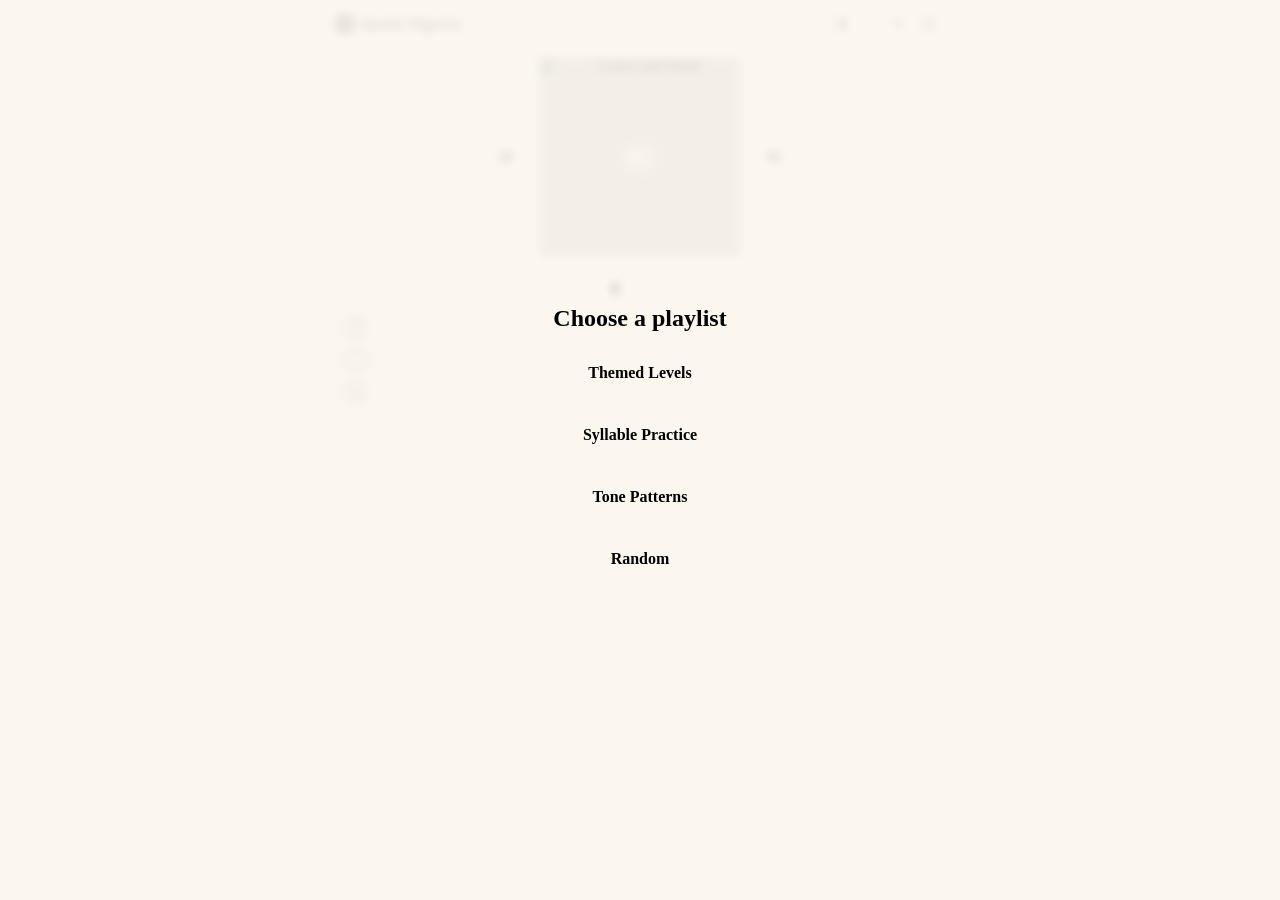
==== commit 5e89e2c1: "Playlist picker by category, fix theme-selector overflow, rename Endless->Random - The start screen " ====
--- a/public/index.html
+++ b/public/index.html
@@ -12,7 +12,17 @@
 </head>
 <body>
     <div id="start-overlay">
-        <button onclick="startGame()">Begin Syllable Game!</button>
+        <div id="playlist-menu">
+            <h2>Choose a playlist</h2>
+            <!-- Populated/enabled by app.js once sessions.json loads and
+                 real per-category level counts are known (see
+                 initializePlaylistMenu) - category values match
+                 sessions.json's own `category` field exactly. -->
+            <button class="playlist-btn" data-category="themed" onclick="selectPlaylist('themed')" disabled>Themed Levels</button>
+            <button class="playlist-btn" data-category="syllable_reinforcement" onclick="selectPlaylist('syllable_reinforcement')" disabled>Syllable Practice</button>
+            <button class="playlist-btn" data-category="tone_pattern" onclick="selectPlaylist('tone_pattern')" disabled>Tone Patterns</button>
+            <button class="playlist-btn" data-category="endless_practice" onclick="selectPlaylist('endless_practice')" disabled>Random</button>
+        </div>
     </div>
 
     <div id="app-wrapper">
@@ -24,7 +34,19 @@
                 <img src="favicon.svg" alt="" width="18" height="18">
                 Speak Nigeria
             </span>
-            <select id="theme-selector" aria-label="Choose a level"></select>
+            <div id="top-bar-controls">
+                <button id="playlist-btn-change" class="icon-btn icon-btn-small" onclick="showPlaylistMenu()" aria-label="Change playlist" title="Change playlist">
+                    <svg viewBox="0 0 24 24" width="16" height="16" fill="none" stroke="currentColor" stroke-width="2.2" stroke-linecap="round" stroke-linejoin="round">
+                        <path d="M4 6h16M4 12h10M4 18h16"/>
+                    </svg>
+                </button>
+                <select id="theme-selector" aria-label="Choose a level" title=""></select>
+                <button id="fullscreen-btn" class="icon-btn icon-btn-small" onclick="toggleFullscreen()" aria-label="Toggle fullscreen" title="Toggle fullscreen">
+                    <svg viewBox="0 0 24 24" width="16" height="16" fill="none" stroke="currentColor" stroke-width="2.2" stroke-linecap="round" stroke-linejoin="round">
+                        <path d="M4 9V4h5M20 9V4h-5M4 15v5h5M20 15v5h-5"/>
+                    </svg>
+                </button>
+            </div>
         </header>
 
         <main id="game-container">
--- a/public/style.css
+++ b/public/style.css
@@ -13,6 +13,16 @@
     background: var(--background-primary);
     color: var(--text-primary);
     font-family: var(--font-body);
+    /* Prevents the elastic "rubber-band" overscroll some mobile
+       browsers allow past the actual end of a short page - the most
+       common cause of being able to scroll into blank space below
+       real content. */
+    overscroll-behavior-y: none;
+    /* Belt-and-suspenders against any single element (see
+       #theme-selector below - the actual known culprit) forcing
+       horizontal page overflow, which is what causes mobile browsers
+       to render an unwanted zoomed-out-then-in initial view. */
+    overflow-x: hidden;
 }
 
 #app-wrapper {
@@ -45,6 +55,12 @@
 
 #brand-mark img {
     display: block;
+}
+
+#top-bar-controls {
+    display: flex;
+    align-items: center;
+    gap: 8px;
 }
 
 #theme-selector {
@@ -55,6 +71,16 @@
     border: 1px solid var(--border-subtle);
     background: var(--surface);
     color: var(--text-primary);
+    /* A native <select> sizes itself to its longest option's full text
+       by default - level names can be long ("Level 3: Body Parts
+       (Ẹ̀yà Ara) — speaker1"), which was forcing horizontal page
+       overflow on narrow phones (and, with it, an unwanted initial
+       zoomed view, and the fullscreen button pushed off-screen).
+       Capping the width and truncating instead fixes both. */
+    max-width: 130px;
+    overflow: hidden;
+    text-overflow: ellipsis;
+    white-space: nowrap;
 }
 
 #game-container {
@@ -78,9 +104,23 @@
     z-index: 1000;
 }
 
-#start-overlay button {
-    padding: 20px 40px;
-    font-size: var(--step-1);
+#playlist-menu {
+    text-align: center;
+    padding: 24px;
+}
+
+#playlist-menu h2 {
+    font-family: var(--font-display);
+    color: var(--brand-indigo);
+    margin: 0 0 16px;
+}
+
+.playlist-btn {
+    display: block;
+    width: 240px;
+    margin: 0 auto 12px;
+    padding: 16px 24px;
+    font-size: var(--step-0);
     font-family: var(--font-display);
     font-weight: 600;
     background-color: var(--brand-indigo);
@@ -92,9 +132,20 @@
     transition: transform 0.2s, background-color 0.2s;
 }
 
-#start-overlay button:hover {
+.playlist-btn:hover {
     background-color: var(--brand-indigo-deep);
     transform: scale(1.05);
+}
+
+/* Disabled until app.js confirms this category actually has levels for
+   the current data (see initializePlaylistMenu) - avoids offering a
+   playlist that would just show an empty game. */
+.playlist-btn:disabled {
+    background-color: var(--border-subtle);
+    color: var(--text-secondary);
+    cursor: not-allowed;
+    box-shadow: none;
+    transform: none;
 }
 
 /* ==========================================
@@ -132,8 +183,10 @@
     height: 30px;
 }
 
-/* Shown while the tone hint is toggled on (see app.js toggleToneHint) */
-#hint-btn.active {
+/* Shown while toggled on: tone hint (see app.js toggleToneHint) or
+   active fullscreen (see toggleFullscreen). */
+#hint-btn.active,
+#fullscreen-btn.active {
     background: var(--brand-accent);
     border-color: var(--brand-accent-deep);
     color: var(--brand-indigo-deep);
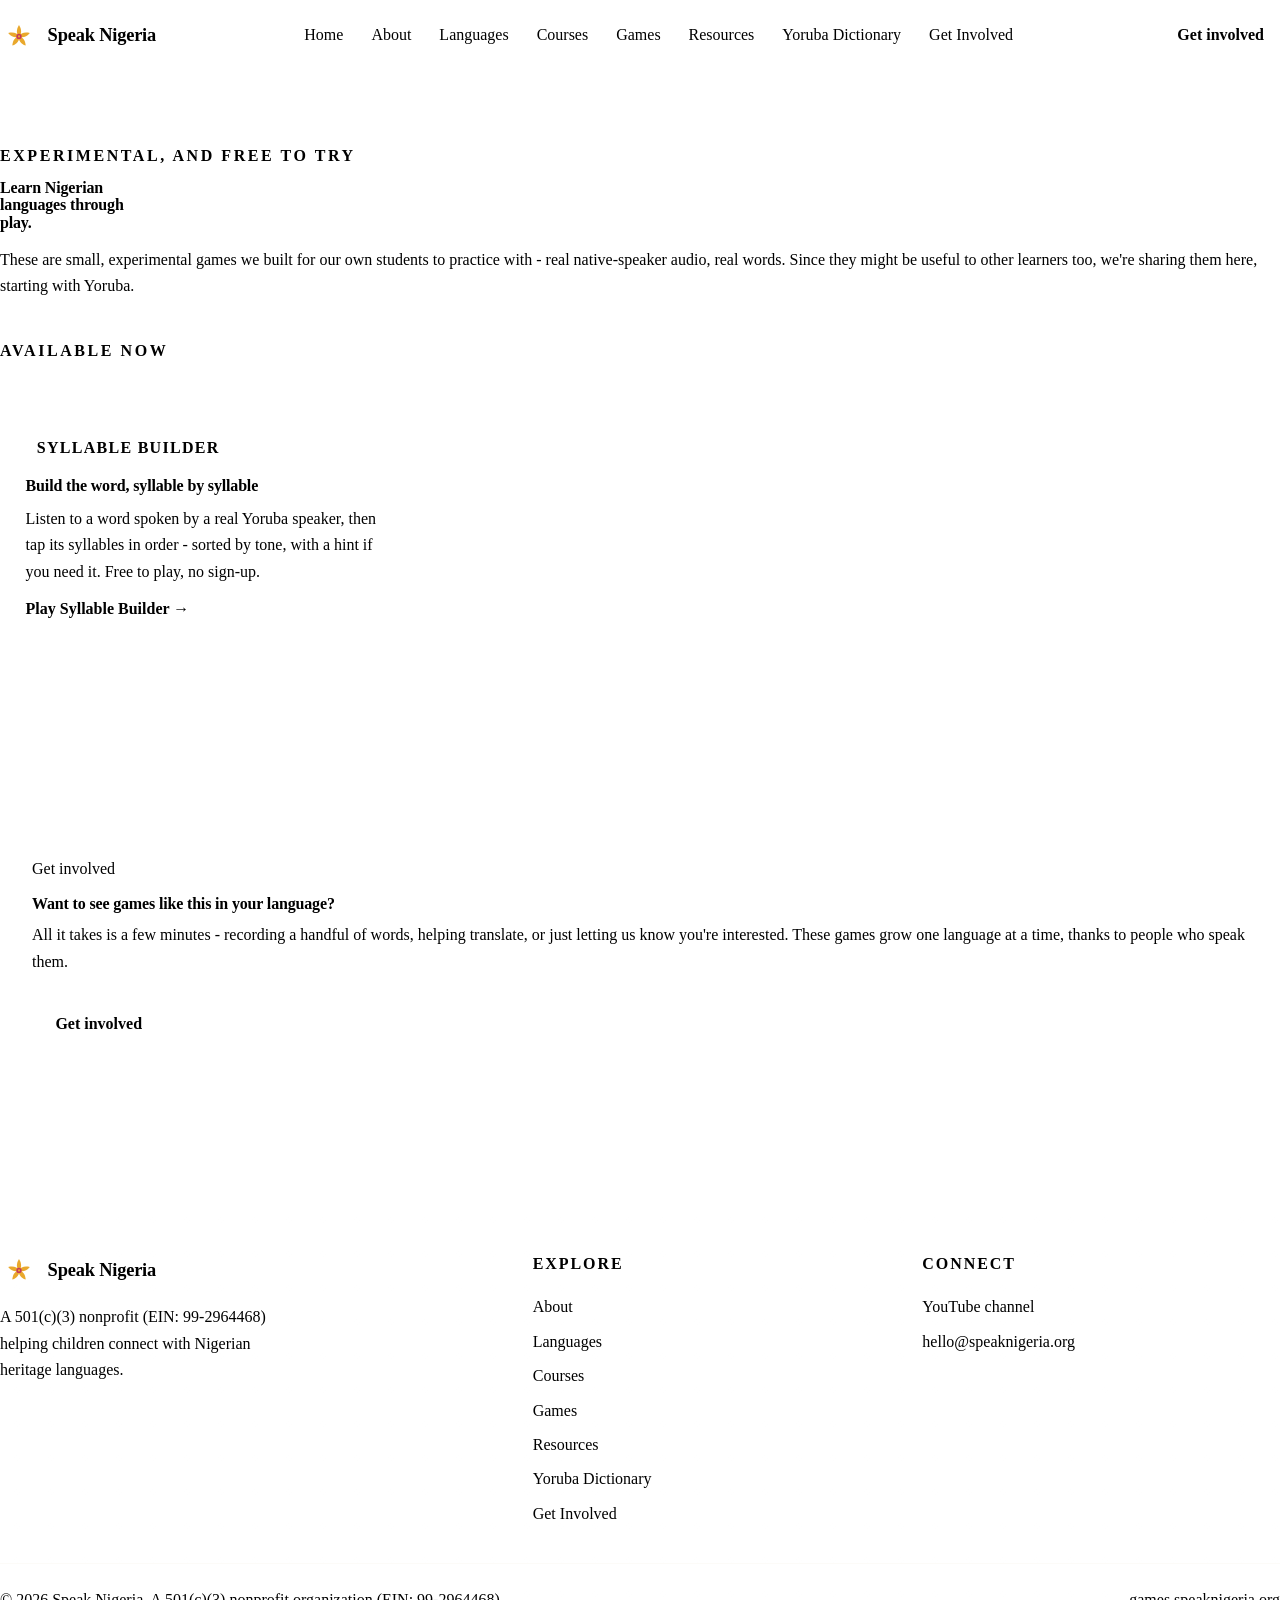
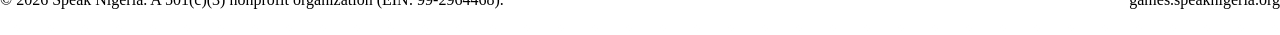
==== commit f0876ae4: "Cache-bust assets with ?v= query strings; _headers can't do it Verified empirically that Cloudflare " ====
--- a/public/index.html
+++ b/public/index.html
@@ -1,140 +1,147 @@
 <!DOCTYPE html>
 <html lang="en">
 <head>
-    <meta charset="UTF-8">
-    <meta name="viewport" content="width=device-width, initial-scale=1.0">
-    <title>Speak Nigeria - Syllable Game</title>
-    <link rel="icon" type="image/svg+xml" href="favicon.svg">
-    <link rel="preconnect" href="https://fonts.googleapis.com">
-    <link href="https://fonts.googleapis.com/css2?family=Fraunces:opsz,wght@9..144,400;9..144,500;9..144,600;9..144,700&family=Plus+Jakarta+Sans:wght@400;500;600;700&family=Noto+Serif:ital,wght@0,400;0,600;0,700;1,400&family=IBM+Plex+Mono:wght@400;500&display=swap" rel="stylesheet">
-    <link rel="stylesheet" href="tokens.css">
-    <link rel="stylesheet" href="style.css">
+  <meta charset="UTF-8" />
+  <meta name="viewport" content="width=device-width, initial-scale=1.0" />
+  <link rel="icon" type="image/svg+xml" href="/favicon.svg" />
+  <title>Speak Nigeria Games — free language-learning games</title>
+  <meta name="description" content="Small, experimental games our students use to practice Nigerian languages - shared openly in case they help other learners too, starting with Yoruba." />
+  <link rel="preconnect" href="https://fonts.googleapis.com" />
+  <link rel="preconnect" href="https://fonts.gstatic.com" crossorigin />
+  <link href="https://fonts.googleapis.com/css2?family=Fraunces:opsz,wght@9..144,400;9..144,500;9..144,600&family=Plus+Jakarta+Sans:wght@400;500;600;700&family=Noto+Sans:wght@400;500;600&family=Noto+Serif:wght@400;500;600&display=swap" rel="stylesheet" />
+  <!-- ?v= busts the asset cache on changes - see syllables/index.html's
+       head comment for why (_headers can't override asset Cache-Control). -->
+  <link rel="stylesheet" href="assets/styles.css?v=2" />
 </head>
 <body>
-    <div id="start-overlay">
-        <div id="playlist-menu">
-            <h2>Choose a playlist</h2>
-            <!-- Populated/enabled by app.js once sessions.json loads and
-                 real per-category level counts are known (see
-                 initializePlaylistMenu) - category values match
-                 sessions.json's own `category` field exactly. -->
-            <button class="playlist-btn" data-category="themed" onclick="selectPlaylist('themed')" disabled>Themed Levels</button>
-            <button class="playlist-btn" data-category="syllable_reinforcement" onclick="selectPlaylist('syllable_reinforcement')" disabled>Syllable Practice</button>
-            <button class="playlist-btn" data-category="tone_pattern" onclick="selectPlaylist('tone_pattern')" disabled>Tone Patterns</button>
-            <button class="playlist-btn" data-category="endless_practice" onclick="selectPlaylist('endless_practice')" disabled>Random</button>
-        </div>
+  <a class="skip" href="#main">Skip to content</a>
+
+  <!-- Header is a manually-synced copy of website/index.html's own header
+       (that repo copy-pastes it identically across all its pages too, with
+       no shared partial/build step - see this project's own notes on why
+       that's an accepted, low-frequency-change tradeoff). Every link EXCEPT
+       Games must be an absolute https://speaknigeria.org/... URL, since
+       this page is served from a different origin (games.speaknigeria.org). -->
+  <header class="site-header">
+    <div class="wrap nav">
+      <a class="brand" href="https://speaknigeria.org/">
+        <span class="brand-mark"><svg class="brand-flower" viewBox="0 0 64 64" xmlns="http://www.w3.org/2000/svg" role="img" aria-label="Speak Nigeria">
+        <g fill="#E9A82C">
+          <path d="M32 5 C 39 16, 39 27, 32 33 C 25 27, 25 16, 32 5 Z"/>
+          <path d="M32 5 C 39 16, 39 27, 32 33 C 25 27, 25 16, 32 5 Z" transform="rotate(72 32 33)"/>
+          <path d="M32 5 C 39 16, 39 27, 32 33 C 25 27, 25 16, 32 5 Z" transform="rotate(144 32 33)"/>
+          <path d="M32 5 C 39 16, 39 27, 32 33 C 25 27, 25 16, 32 5 Z" transform="rotate(216 32 33)"/>
+          <path d="M32 5 C 39 16, 39 27, 32 33 C 25 27, 25 16, 32 5 Z" transform="rotate(288 32 33)"/>
+        </g>
+        <circle cx="32" cy="33" r="6.5" fill="#C6385A"/>
+        <circle cx="32" cy="33" r="2.6" fill="#E9A82C"/>
+      </svg></span>
+        <span class="brand-name">Speak Nigeria</span>
+      </a>
+      <nav aria-label="Primary">
+        <ul class="nav-links">
+          <li><a href="https://speaknigeria.org/">Home</a></li>
+          <li><a href="https://speaknigeria.org/about.html">About</a></li>
+          <li><a href="https://speaknigeria.org/languages.html">Languages</a></li>
+          <li><a href="https://speaknigeria.org/courses.html">Courses</a></li>
+          <li><a href="/" aria-current="page">Games</a></li>
+          <li><a href="https://speaknigeria.org/resources.html">Resources</a></li>
+          <li><a href="https://yorubadict.com" target="_blank" rel="noopener">Yoruba Dictionary</a></li>
+          <li><a href="https://speaknigeria.org/get-involved.html">Get Involved</a></li>
+        </ul>
+      </nav>
+      <a class="nav-cta" href="https://speaknigeria.org/get-involved.html">Get involved</a>
+      <button class="nav-toggle" aria-label="Menu" aria-expanded="false"><span></span></button>
+    </div>
+    <div class="wrap mobile-menu">
+      <a href="https://speaknigeria.org/">Home</a>
+      <a href="https://speaknigeria.org/about.html">About</a>
+      <a href="https://speaknigeria.org/languages.html">Languages</a>
+      <a href="https://speaknigeria.org/courses.html">Courses</a>
+      <a href="/" aria-current="page">Games</a>
+      <a href="https://speaknigeria.org/resources.html">Resources</a>
+      <a href="https://yorubadict.com" target="_blank" rel="noopener">Yoruba Dictionary</a>
+      <a href="https://speaknigeria.org/get-involved.html">Get Involved</a>
+    </div>
+  </header>
+
+  <main id="main">
+    <div class="wrap page-head">
+      <p class="eyebrow" style="color:var(--accent-games);">Experimental, and free to try</p>
+      <h1>Learn Nigerian languages through play.</h1>
+      <p class="intro" style="margin-top:1rem;">These are small, experimental games we built for our own students to practice with - real native-speaker audio, real words. Since they might be useful to other learners too, we're sharing them here, starting with Yoruba.</p>
     </div>
 
-    <div id="app-wrapper">
-        <!-- Slim brand bar, not a hero block: a small wordmark plus the
-             theme control, kept to a single compact row so the game
-             itself gets almost the entire viewport. -->
-        <header id="top-bar">
-            <span id="brand-mark">
-                <img src="favicon.svg" alt="" width="18" height="18">
-                Speak Nigeria
-            </span>
-            <div id="top-bar-controls">
-                <button id="playlist-btn-change" class="icon-btn icon-btn-small" onclick="showPlaylistMenu()" aria-label="Change playlist" title="Change playlist">
-                    <svg viewBox="0 0 24 24" width="16" height="16" fill="none" stroke="currentColor" stroke-width="2.2" stroke-linecap="round" stroke-linejoin="round">
-                        <path d="M4 6h16M4 12h10M4 18h16"/>
-                    </svg>
-                </button>
-                <select id="theme-selector" aria-label="Choose a level" title=""></select>
-                <button id="fullscreen-btn" class="icon-btn icon-btn-small" onclick="toggleFullscreen()" aria-label="Toggle fullscreen" title="Toggle fullscreen">
-                    <svg viewBox="0 0 24 24" width="16" height="16" fill="none" stroke="currentColor" stroke-width="2.2" stroke-linecap="round" stroke-linejoin="round">
-                        <path d="M4 9V4h5M20 9V4h-5M4 15v5h5M20 15v5h-5"/>
-                    </svg>
-                </button>
-            </div>
-        </header>
+    <!-- GAMES GRID - one real card today; more get added here as they ship -->
+    <section class="section" style="padding-top:0;">
+      <div class="wrap">
+        <p class="eyebrow">Available now</p>
+        <div class="cards">
+          <article class="card accent-games">
+            <span class="tag games">Syllable Builder</span>
+            <h3>Build the word, syllable by syllable</h3>
+            <p>Listen to a word spoken by a real Yoruba speaker, then tap its syllables in order - sorted by tone, with a hint if you need it. Free to play, no sign-up.</p>
+            <a class="card-link" href="/syllables/">Play Syllable Builder →</a>
+          </article>
+        </div>
+      </div>
+    </section>
 
-        <main id="game-container">
+    <!-- VOLUNTEER CTA -->
+    <section class="section">
+      <div class="wrap">
+        <div class="highlight">
+          <span class="tag games" style="display:inline-block; margin-bottom:0.8rem;">Get involved</span>
+          <h3>Want to see games like this in your language?</h3>
+          <p>All it takes is a few minutes - recording a handful of words, helping translate, or just letting us know you're interested. These games grow one language at a time, thanks to people who speak them.</p>
+          <p style="margin-top:1.4rem;">
+            <a class="btn btn-primary" href="https://speaknigeria.org/get-involved.html">Get involved</a>
+          </p>
+        </div>
+      </div>
+    </section>
+  </main>
 
-            <!-- Back/forward navigation flanks the image (symmetric pair),
-                 not a separate text-button row. -->
-            <div id="stage-row">
-                <button id="prev-btn" class="icon-btn" onclick="prevWord()" aria-label="Previous word" title="Previous word">
-                    <svg viewBox="0 0 24 24" width="20" height="20" fill="currentColor">
-                        <path d="M18 5l-8 7 8 7V5z"/>
-                        <rect x="5.5" y="5" width="2.5" height="14" rx="1"/>
-                    </svg>
-                </button>
+  <footer class="site-footer adire">
+    <div class="wrap">
+      <div class="footer-grid">
+        <div>
+          <a class="brand" href="https://speaknigeria.org/"><span class="brand-mark"><svg class="brand-flower" viewBox="0 0 64 64" xmlns="http://www.w3.org/2000/svg" role="img" aria-label="Speak Nigeria">
+        <g fill="#E9A82C">
+          <path d="M32 5 C 39 16, 39 27, 32 33 C 25 27, 25 16, 32 5 Z"/>
+          <path d="M32 5 C 39 16, 39 27, 32 33 C 25 27, 25 16, 32 5 Z" transform="rotate(72 32 33)"/>
+          <path d="M32 5 C 39 16, 39 27, 32 33 C 25 27, 25 16, 32 5 Z" transform="rotate(144 32 33)"/>
+          <path d="M32 5 C 39 16, 39 27, 32 33 C 25 27, 25 16, 32 5 Z" transform="rotate(216 32 33)"/>
+          <path d="M32 5 C 39 16, 39 27, 32 33 C 25 27, 25 16, 32 5 Z" transform="rotate(288 32 33)"/>
+        </g>
+        <circle cx="32" cy="33" r="6.5" fill="#C6385A"/>
+        <circle cx="32" cy="33" r="2.6" fill="#E9A82C"/>
+      </svg></span><span class="brand-name">Speak Nigeria</span></a>
+          <p>A 501(c)(3) nonprofit (EIN: 99-2964468) helping children connect with Nigerian heritage languages.</p>
+        </div>
+        <div class="footer-col">
+          <h4>Explore</h4>
+          <a href="https://speaknigeria.org/about.html">About</a>
+          <a href="https://speaknigeria.org/languages.html">Languages</a>
+          <a href="https://speaknigeria.org/courses.html">Courses</a>
+          <a href="/">Games</a>
+          <a href="https://speaknigeria.org/resources.html">Resources</a>
+          <a href="https://yorubadict.com" target="_blank" rel="noopener">Yoruba Dictionary</a>
+          <a href="https://speaknigeria.org/get-involved.html">Get Involved</a>
+        </div>
+        <div class="footer-col">
+          <h4>Connect</h4>
+          <a href="https://www.youtube.com/@speaknigeria" target="_blank" rel="noopener" data-youtube>YouTube channel</a>
+          <a href="mailto:hello@speaknigeria.org">hello@speaknigeria.org</a>
+        </div>
+      </div>
+      <div class="footer-bottom">
+        <span>© 2026 Speak Nigeria. A 501(c)(3) nonprofit organization (EIN: 99-2964468).</span>
+        <span>games.speaknigeria.org</span>
+      </div>
+    </div>
+  </footer>
 
-                <div id="prompt-container" class="prompt-container" onclick="playFullWordAudio()">
-                    <img id="prompt-image" src="" alt="Listen and build" />
-
-                    <div class="audio-overlay">
-                        <svg fill="#ffffff" viewBox="0 0 24 24" width="40px" height="40px">
-                            <path d="M3 9v6h4l5 5V4L7 9H3zm13.5 3c0-1.77-1.02-3.29-2.5-4.03v8.05c1.48-.73 2.5-2.25 2.5-4.02zM14 3.23v2.06c2.89.86 5 3.54 5 6.71s-2.11 5.85-5 6.71v2.06c4.01-.91 7-4.49 7-8.77s-2.99-7.86-7-8.77z"/>
-                        </svg>
-                    </div>
-
-                    <div id="correct-badge" class="correct-badge" aria-hidden="true">
-                        <svg viewBox="0 0 24 24" width="56px" height="56px">
-                            <circle cx="12" cy="12" r="11" fill="var(--accent-courses)"/>
-                            <path d="M6.5 12.5l3.5 3.5 7.5-8" stroke="white" stroke-width="2.4" fill="none" stroke-linecap="round" stroke-linejoin="round"/>
-                        </svg>
-                    </div>
-
-                </div>
-
-                <button id="skip-btn" class="icon-btn" onclick="skipWord()" aria-label="Skip word" title="Skip word">
-                    <svg viewBox="0 0 24 24" width="20" height="20" fill="currentColor">
-                        <path d="M6 5l8 7-8 7V5z"/>
-                        <rect x="16" y="5" width="2.5" height="14" rx="1"/>
-                    </svg>
-                </button>
-            </div>
-
-            <!-- Transient feedback (correct/skip/error/level-complete
-                 messages) as a floating overlay (fixed-positioned, see
-                 style.css), not a permanently-reserved text line. -->
-            <div id="toast" role="status" aria-live="polite"></div>
-
-            <!-- Hint toggle sits beside the answer slots, but the slots
-                 (not the row as a whole) are what's centered on the page -
-                 the 3-column grid below keeps the hint ancillary rather
-                 than shifting the slots off-center. -->
-            <div id="answer-row">
-                <button id="hint-btn" class="icon-btn icon-btn-small" onclick="toggleToneHint()" aria-label="Toggle tone hint" title="Show tone hint">
-                    <svg viewBox="0 0 24 24" width="16" height="16">
-                        <path d="M12 2a7 7 0 0 0-4 12.7c.6.4 1 1.1 1 1.8v.5h6v-.5c0-.7.4-1.4 1-1.8A7 7 0 0 0 12 2z" fill="currentColor"/>
-                        <rect x="9" y="18.5" width="6" height="1.6" rx="0.8" fill="currentColor"/>
-                        <rect x="9.7" y="20.6" width="4.6" height="1.4" rx="0.7" fill="currentColor"/>
-                    </svg>
-                </button>
-
-                <!-- Tone-hint dots for each slot are always in the DOM (see
-                     style.css) but only visible while #hint-btn is toggled
-                     on (queue-slots.show-hint). -->
-                <div id="queue-slots" class="slots-container"></div>
-
-                <!-- Empty spacer, same grid column width as hint-btn's
-                     column, so the middle (slots) column is truly centered
-                     in the row rather than centered-minus-the-hint-button's-width. -->
-                <div aria-hidden="true"></div>
-            </div>
-
-            <div id="syllable-matrix" class="syllable-matrix">
-
-                <div class="tone-group tone-group-high" id="high-tones">
-                    <span class="tone-badge" title="High tone">&#8599;</span>
-                    <div class="bank-row"></div>
-                </div>
-                <div class="tone-group tone-group-mid" id="mid-tones">
-                    <span class="tone-badge" title="Mid tone">&#8594;</span>
-                    <div class="bank-row"></div>
-                </div>
-                <div class="tone-group tone-group-low" id="low-tones">
-                    <span class="tone-badge" title="Low tone">&#8600;</span>
-                    <div class="bank-row"></div>
-                </div>
-            </div>
-
-        </main>
-    </div>
-
-    <script src="app.js"></script>
+  <script src="assets/main.js?v=2"></script>
 </body>
 </html>
--- a/public/assets/styles.css
+++ b/public/assets/styles.css
@@ -0,0 +1,356 @@
+/* =========================================================
+   Speak Nigeria — shared stylesheet
+   Vendored copy of website/assets/styles.css (see _tokens.css in
+   this same folder for why - separate deploy, no shared build step).
+   Palette drawn from adire (indigo resist-dyed cloth):
+   indigo base, saffron joy, palm-green + hibiscus for the
+   three offerings, warm paper ground.
+   ========================================================= */
+
+@import url("_tokens.css?v=2"); /* ?v= busts the 4h asset cache - bump on token changes */
+
+/* ---------- reset-ish ---------- */
+*, *::before, *::after { box-sizing: border-box; }
+html { -webkit-text-size-adjust: 100%; scroll-behavior: smooth; }
+body {
+  margin: 0;
+  font-family: var(--font-body);
+  font-size: var(--step-0);
+  line-height: 1.65;
+  color: var(--text-primary);
+  background: var(--background-primary);
+  -webkit-font-smoothing: antialiased;
+}
+img { max-width: 100%; display: block; }
+a { color: inherit; }
+
+h1, h2, h3 { font-family: var(--font-display); font-weight: 600; line-height: 1.08; margin: 0; letter-spacing: -0.01em; }
+p { margin: 0; }
+
+.wrap { width: min(100% - 2.5rem, var(--wrap)); margin-inline: auto; }
+
+/* ---------- adire pattern (signature motif) ---------- */
+.adire {
+  background-color: var(--brand-indigo);
+  background-image:
+    radial-gradient(circle at 50% 50%, rgba(255,255,255,.14) 2.2px, transparent 2.6px),
+    radial-gradient(circle at 0 0,     rgba(255,255,255,.09) 3px,   transparent 3.4px),
+    radial-gradient(circle at 100% 100%, rgba(255,255,255,.09) 3px, transparent 3.4px);
+  background-size: 34px 34px, 34px 34px, 34px 34px;
+  background-position: 0 0, 0 0, 0 0;
+}
+
+/* ---------- header / nav ---------- */
+.site-header {
+  position: sticky; top: 0; z-index: 50;
+  background: color-mix(in srgb, var(--background-primary) 88%, transparent);
+  backdrop-filter: blur(8px);
+  border-bottom: 1px solid var(--border-subtle);
+}
+.nav {
+  display: flex; align-items: center; justify-content: space-between;
+  gap: 1rem; padding-block: 0.85rem;
+}
+.brand { display: inline-flex; align-items: center; gap: 0.6rem; text-decoration: none; }
+.brand-mark {
+  width: 38px; height: 38px; border-radius: 10px;
+  display: grid; place-items: center;
+  background: var(--brand-indigo); color: var(--brand-accent);
+  font-family: var(--font-display); font-weight: 600; font-size: 1.25rem;
+  flex: none;
+}
+.brand-name { font-family: var(--font-display); font-weight: 600; font-size: 1.15rem; color: var(--brand-indigo); letter-spacing: -0.01em; }
+.nav-links { display: flex; align-items: center; gap: 0.35rem; list-style: none; margin: 0; padding: 0; }
+.nav-links a {
+  text-decoration: none; color: var(--text-primary); font-weight: 500; font-size: var(--step--1);
+  padding: 0.5rem 0.7rem; border-radius: 8px;
+}
+.nav-links a:hover { background: var(--background-secondary); }
+.nav-links a[aria-current="page"] { color: var(--brand-indigo); background: var(--background-secondary); }
+.nav-cta {
+  text-decoration: none; font-weight: 600; font-size: var(--step--1);
+  background: var(--brand-indigo); color: var(--background-primary);
+  padding: 0.55rem 1rem; border-radius: 999px;
+}
+.nav-cta:hover { background: var(--brand-indigo-deep); }
+
+.nav-toggle { display: none; }
+.mobile-menu { display: none; }
+.brand-flower { width: 26px; height: 26px; display: block; overflow: visible; }
+
+/* ---------- buttons ---------- */
+.btn {
+  display: inline-flex; align-items: center; gap: 0.5rem;
+  font-family: var(--font-body); font-weight: 600; font-size: var(--step-0);
+  text-decoration: none; cursor: pointer;
+  padding: 0.8rem 1.4rem; border-radius: 999px; border: 1.5px solid transparent;
+  transition: transform .12s ease, background .2s ease;
+}
+.btn:active { transform: translateY(1px); }
+.btn-primary { background: var(--brand-accent); color: var(--brand-indigo-deep); }
+.btn-primary:hover { background: var(--brand-accent-hover); }
+.btn-ghost { background: transparent; color: var(--background-primary); border-color: rgba(239,231,214,.4); }
+.btn-ghost:hover { border-color: var(--background-primary); }
+.btn-dark { background: var(--brand-indigo); color: var(--background-primary); }
+.btn-dark:hover { background: var(--brand-indigo-deep); }
+
+/* ---------- hero ---------- */
+.hero { color: var(--text-tertiary); position: relative; overflow: hidden; }
+.hero-inner { padding-block: clamp(3.5rem, 8vw, 6.5rem); text-align: center; }
+.greeting {
+  font-family: "Noto Serif", "Noto Sans", "Segoe UI", "Arial Unicode MS", serif;
+  font-weight: 600;
+  font-size: var(--step-4); color: var(--surface); line-height: 1.1;
+  margin-bottom: 0.35rem;
+  font-variant-ligatures: none;
+  text-rendering: optimizeLegibility;
+}
+.greeting-sub {
+  font-size: var(--step--1); letter-spacing: 0.18em; text-transform: uppercase;
+  color: var(--brand-accent); min-height: 1.4em;
+}
+.hero h1 {
+  color: var(--surface); font-size: var(--step-3);
+  max-width: 20ch; margin: 1.4rem auto 0.9rem;
+}
+.hero p.lede { max-width: 52ch; margin: 0 auto 2rem; color: var(--text-tertiary); font-size: var(--step-1); line-height: 1.5; }
+.hero-actions { display: flex; gap: 0.8rem; justify-content: center; flex-wrap: wrap; }
+
+/* ---------- sections ---------- */
+.section { padding-block: clamp(3rem, 7vw, 5.5rem); }
+.section-tight { padding-block: clamp(2rem, 5vw, 3.5rem); }
+.eyebrow {
+  font-size: var(--step--1); font-weight: 700; letter-spacing: 0.16em;
+  text-transform: uppercase; color: var(--accent-courses); margin-bottom: 0.6rem;
+}
+.section h2 { font-size: var(--step-3); max-width: 18ch; }
+.section .intro { max-width: 60ch; margin-top: 1rem; color: var(--text-secondary); font-size: var(--step-1); }
+
+/* ---------- offering cards ---------- */
+.cards { display: grid; gap: 1.25rem; margin-top: 2.5rem; grid-template-columns: repeat(3, 1fr); }
+.card {
+  background: var(--surface); border: 1px solid var(--border-subtle); border-radius: var(--radius);
+  padding: 1.6rem; display: flex; flex-direction: column; gap: 0.7rem;
+  box-shadow: var(--shadow);
+}
+.card .tag {
+  align-self: flex-start; font-size: var(--step--1); font-weight: 700;
+  letter-spacing: 0.08em; text-transform: uppercase;
+  padding: 0.3rem 0.7rem; border-radius: 999px;
+}
+.tag.courses { background: color-mix(in srgb, var(--accent-courses) 14%, #fff); color: var(--accent-courses); }
+.tag.games   { background: color-mix(in srgb, var(--accent-games) 12%, #fff); color: var(--accent-games); }
+.tag.videos  { background: color-mix(in srgb, var(--accent-videos) 12%, #fff); color: var(--accent-videos); }
+.card h3 { font-size: var(--step-2); }
+.card p { color: var(--text-secondary); }
+.card .card-link { margin-top: auto; font-weight: 600; text-decoration: none; color: var(--brand-indigo); display: inline-flex; gap: .35rem; }
+.card .card-link:hover { gap: .6rem; }
+.card.accent-courses { border-top: 4px solid var(--accent-courses); }
+.card.accent-games   { border-top: 4px solid var(--accent-games); }
+.card.accent-videos  { border-top: 4px solid var(--accent-videos); }
+
+/* ---------- language strip ---------- */
+.lang-strip { border-block: 1px solid var(--border-subtle); background: var(--background-secondary); }
+.lang-strip .wrap { display: flex; flex-wrap: wrap; align-items: center; gap: 0.6rem 1.5rem; padding-block: 1.5rem; justify-content: center; }
+.lang-strip .label { font-size: var(--step--1); text-transform: uppercase; letter-spacing: 0.14em; color: var(--text-secondary); font-weight: 600; }
+.lang-chip { font-family: var(--font-display); font-size: var(--step-1); color: var(--brand-indigo); }
+.lang-chip + .lang-chip::before { content: "·"; color: var(--brand-accent); margin-right: 1.5rem; margin-left: -0.75rem; }
+
+/* ---------- split (about / mission) ---------- */
+.split { display: grid; grid-template-columns: 1.1fr 0.9fr; gap: 3rem; align-items: center; }
+.mission-quote {
+  font-family: var(--font-display); font-size: var(--step-2); line-height: 1.3;
+  color: var(--brand-indigo); border-left: 4px solid var(--brand-accent); padding-left: 1.3rem;
+}
+.stat-row { display: flex; gap: 2rem; flex-wrap: wrap; margin-top: 2rem; }
+.stat .n { font-family: var(--font-display); font-size: var(--step-3); color: var(--brand-indigo); line-height: 1; }
+.stat .l { font-size: var(--step--1); color: var(--text-secondary); }
+
+/* ---------- band CTA ---------- */
+.band { color: var(--background-primary); text-align: center; border-radius: 20px; padding: clamp(2.5rem,5vw,4rem); }
+.band h2 { color: var(--surface); font-size: var(--step-3); max-width: 22ch; margin-inline: auto; }
+.band p { max-width: 48ch; margin: 1rem auto 2rem; color: var(--text-tertiary); }
+
+/* ---------- content pages (prose) ---------- */
+.page-head { padding-block: clamp(3rem, 6vw, 4.5rem) clamp(1.5rem,3vw,2.5rem); }
+.page-head .eyebrow { color: var(--brand-accent); }
+.page-head h1 { font-size: var(--step-4); color: var(--brand-indigo); max-width: 16ch; }
+.prose { max-width: 68ch; }
+.prose h2 { font-size: var(--step-2); color: var(--brand-indigo); margin-top: 2.6rem; }
+.prose h3 { font-size: var(--step-1); color: var(--brand-indigo); margin-top: 1.8rem; }
+.prose p { margin-top: 1rem; color: var(--text-primary); }
+.prose ul { margin-top: 1rem; padding-left: 1.2rem; color: var(--text-primary); }
+.prose li { margin-top: 0.4rem; }
+.prose a { color: var(--accent-courses); text-underline-offset: 3px; }
+
+/* value grid for about */
+.values { display: grid; grid-template-columns: repeat(3,1fr); gap: 1.25rem; margin-top: 2rem; }
+.value { background: var(--background-secondary); border-radius: var(--radius); padding: 1.4rem; }
+.value h3 { font-family: var(--font-display); font-size: var(--step-1); color: var(--brand-indigo); margin-bottom: 0.4rem; }
+.value p { color: var(--text-secondary); font-size: var(--step-0); }
+
+/* resource list */
+.res-list { display: grid; gap: 1.25rem; margin-top: 2rem; }
+.res {
+  display: grid; grid-template-columns: auto 1fr auto; gap: 1.2rem; align-items: center;
+  background: var(--surface); border: 1px solid var(--border-subtle); border-radius: var(--radius); padding: 1.4rem 1.5rem;
+}
+.res .dot { width: 12px; height: 12px; border-radius: 50%; }
+.res .dot.courses { background: var(--accent-courses); }
+.res .dot.games { background: var(--accent-games); }
+.res .dot.videos { background: var(--accent-videos); }
+.res h3 { font-family: var(--font-display); font-size: var(--step-1); color: var(--brand-indigo); }
+.res p { color: var(--text-secondary); font-size: var(--step-0); margin-top: 0.2rem; }
+.res .res-cta { text-decoration: none; font-weight: 600; color: var(--brand-indigo); white-space: nowrap; }
+.res .res-cta:hover { color: var(--brand-accent); }
+
+/* ---------- footer ---------- */
+.site-footer { color: var(--text-tertiary); margin-top: 2rem; }
+.footer-grid { display: grid; grid-template-columns: 1.4fr 1fr 1fr; gap: 2rem; padding-block: 3rem 2rem; }
+.site-footer .brand-name { color: var(--surface); }
+.site-footer p { color: var(--text-tertiary); font-size: var(--step--1); margin-top: 0.8rem; max-width: 34ch; }
+.footer-col h4 { font-family: var(--font-body); font-size: var(--step--1); text-transform: uppercase; letter-spacing: 0.12em; color: var(--brand-accent); margin: 0 0 0.8rem; }
+.footer-col a { display: block; text-decoration: none; color: var(--text-tertiary); font-size: var(--step-0); padding: 0.25rem 0; }
+.footer-col a:hover { color: var(--surface); }
+.footer-bottom { border-top: 1px solid rgba(239,231,214,.18); padding-block: 1.4rem; display: flex; justify-content: space-between; flex-wrap: wrap; gap: 1rem; font-size: var(--step--1); color: var(--text-tertiary); }
+
+/* ---------- reveal animation ---------- */
+.reveal { opacity: 0; transform: translateY(18px); transition: opacity .6s ease, transform .6s ease; }
+.reveal.in { opacity: 1; transform: none; }
+
+/* ---------- responsive ---------- */
+@media (max-width: 860px) {
+  .cards, .values { grid-template-columns: 1fr; }
+  .split { grid-template-columns: 1fr; gap: 2rem; }
+  .footer-grid { grid-template-columns: 1fr 1fr; }
+}
+@media (max-width: 1080px) {
+  .nav-links, .nav > .nav-cta { display: none; }
+  .nav-toggle {
+    display: inline-grid; place-items: center; width: 44px; height: 44px;
+    background: transparent; border: 1px solid var(--border-subtle); border-radius: 10px; cursor: pointer;
+  }
+  .nav-toggle span, .nav-toggle span::before, .nav-toggle span::after {
+    content: ""; display: block; width: 20px; height: 2px; background: var(--brand-indigo); position: relative;
+  }
+  .nav-toggle span::before { position: absolute; top: -6px; }
+  .nav-toggle span::after { position: absolute; top: 6px; }
+  .mobile-menu { display: none; padding: 0.5rem 0 1rem; border-top: 1px solid var(--border-subtle); }
+  .mobile-menu.open { display: block; }
+  .mobile-menu a { display: block; text-decoration: none; color: var(--text-primary); font-weight: 500; padding: 0.7rem 0.3rem; }
+  .mobile-menu a:hover { color: var(--brand-indigo); }
+}
+@media (max-width: 560px) {
+  .footer-grid { grid-template-columns: 1fr; }
+  .res { grid-template-columns: 1fr; gap: 0.6rem; text-align: left; }
+}
+
+/* ---------- accessibility ---------- */
+:focus-visible { outline: 3px solid var(--brand-accent); outline-offset: 2px; border-radius: 4px; }
+.skip {
+  position: absolute; left: -9999px; top: 0; background: var(--brand-indigo); color: var(--surface);
+  padding: 0.7rem 1rem; border-radius: 0 0 8px 0; z-index: 100;
+}
+.skip:focus { left: 0; }
+
+@media (prefers-reduced-motion: reduce) {
+  * { scroll-behavior: auto !important; }
+  .reveal { opacity: 1; transform: none; transition: none; }
+  .greeting-sub { transition: none; }
+}
+
+/* =========================================================
+   Additions: language status, volunteer theme, status badges
+   ========================================================= */
+
+/* Language status groups (replaces the flat "languages we work in") */
+.lang-status { display: grid; grid-template-columns: repeat(2, minmax(0, 1fr)); gap: 1.5rem; margin-top: 2rem; }
+.lang-group { text-align: center; }
+.lang-group.muted { grid-column: 1 / -1; }
+.lang-group .status {
+  display: inline-block; font-size: var(--step--1); font-weight: 700;
+  letter-spacing: 0.1em; text-transform: uppercase; padding: 0.3rem 0.8rem;
+  border-radius: 999px; margin-bottom: 0.8rem;
+}
+.status.now     { background: color-mix(in srgb, var(--accent-courses) 15%, #fff); color: var(--accent-courses); }
+.status.next    { background: color-mix(in srgb, var(--brand-accent) 22%, #fff); color: var(--brand-accent-deep); }
+.status.planned { background: var(--background-secondary); color: var(--text-secondary); }
+.lang-group .names { font-family: var(--font-display); font-size: var(--step-1); color: var(--brand-indigo); line-height: 1.4; }
+.lang-group.muted .names { color: var(--text-secondary); }
+
+/* Volunteer / get-involved accent (saffron) */
+.tag.volunteer { background: color-mix(in srgb, var(--brand-accent) 24%, #fff); color: var(--brand-accent-deep); }
+.card.accent-volunteer { border-top: 4px solid var(--brand-accent); }
+.res .dot.volunteer { background: var(--brand-accent); }
+.tag.teachers { background: color-mix(in srgb, var(--accent-courses) 14%, #fff); color: var(--accent-courses); }
+.res .dot.teachers { background: var(--accent-courses); }
+
+/* Highlighted "primary ask" block on paper */
+.highlight {
+  background: linear-gradient(180deg, var(--surface), var(--background-secondary));
+  border: 1px solid var(--border-subtle); border-left: 5px solid var(--brand-accent);
+  border-radius: var(--radius); padding: 2rem; box-shadow: var(--shadow);
+}
+.highlight h3 { font-size: var(--step-2); color: var(--brand-indigo); }
+.highlight p { color: var(--text-secondary); margin-top: 0.6rem; }
+
+/* Small inline status pill for headings */
+.pill {
+  display: inline-block; vertical-align: middle; font-family: var(--font-body);
+  font-size: 0.7em; font-weight: 700; letter-spacing: 0.08em; text-transform: uppercase;
+  padding: 0.25em 0.7em; border-radius: 999px; margin-left: 0.6rem;
+}
+.pill.now  { background: color-mix(in srgb, var(--accent-courses) 15%, #fff); color: var(--accent-courses); }
+.pill.next { background: color-mix(in srgb, var(--brand-accent) 22%, #fff); color: var(--brand-accent-deep); }
+.pill.soon { background: var(--background-secondary); color: var(--text-secondary); }
+
+/* Steps list for "how to help" */
+.steps { counter-reset: step; display: grid; gap: 1rem; margin-top: 1.5rem; list-style: none; padding: 0; }
+.steps li {
+  position: relative; padding-left: 3.2rem; min-height: 2.2rem;
+  display: flex; flex-direction: column; justify-content: center;
+}
+.steps li::before {
+  counter-increment: step; content: counter(step);
+  position: absolute; left: 0; top: 0;
+  width: 2.2rem; height: 2.2rem; border-radius: 50%;
+  background: var(--brand-indigo); color: var(--brand-accent);
+  font-family: var(--font-display); font-weight: 600; font-size: 1.1rem;
+  display: grid; place-items: center;
+}
+.steps li strong { color: var(--text-primary); }
+.steps li span { color: var(--text-secondary); font-size: var(--step-0); }
+
+@media (max-width: 860px) {
+  .lang-status { grid-template-columns: 1fr; gap: 1rem; }
+}
+
+/* Two prominent form CTAs on the courses page */
+.form-ctas { display: grid; grid-template-columns: 1fr 1fr; gap: 1.25rem; margin-top: 2rem; }
+.form-cta {
+  background: var(--surface); border: 1px solid var(--border-subtle); border-radius: var(--radius);
+  padding: 1.8rem; box-shadow: var(--shadow); display: flex; flex-direction: column;
+}
+.form-cta.info   { border-top: 4px solid var(--brand-indigo); }
+.form-cta.enroll { border-top: 4px solid var(--brand-accent); }
+.form-cta h3 { font-size: var(--step-2); color: var(--brand-indigo); }
+.form-cta p { color: var(--text-secondary); margin: 0.5rem 0 1.4rem; }
+.form-cta .btn { align-self: flex-start; margin-top: auto; }
+
+/* Language family cards on the languages page */
+.family { background: var(--surface); border: 1px solid var(--border-subtle); border-radius: var(--radius); padding: 1.6rem; box-shadow: var(--shadow); }
+.family .fam-tag {
+  display: inline-block; font-size: var(--step--1); font-weight: 700; letter-spacing: 0.08em;
+  text-transform: uppercase; padding: 0.3rem 0.7rem; border-radius: 999px; margin-bottom: 0.8rem;
+  background: color-mix(in srgb, var(--brand-indigo) 10%, #fff); color: var(--brand-indigo);
+}
+.family h3 { font-family: var(--font-display); font-size: var(--step-2); color: var(--brand-indigo); }
+.family p { color: var(--text-secondary); margin-top: 0.5rem; }
+.family .langs { margin-top: 0.9rem; font-size: var(--step-0); color: var(--text-primary); }
+.family .langs strong { color: var(--brand-indigo); }
+.strip-link { display: inline-block; margin-top: 1rem; font-weight: 600; color: var(--brand-indigo); text-decoration: none; }
+.strip-link:hover { color: var(--brand-accent); }
+
+@media (max-width: 860px) {
+  .form-ctas { grid-template-columns: 1fr; }
+}
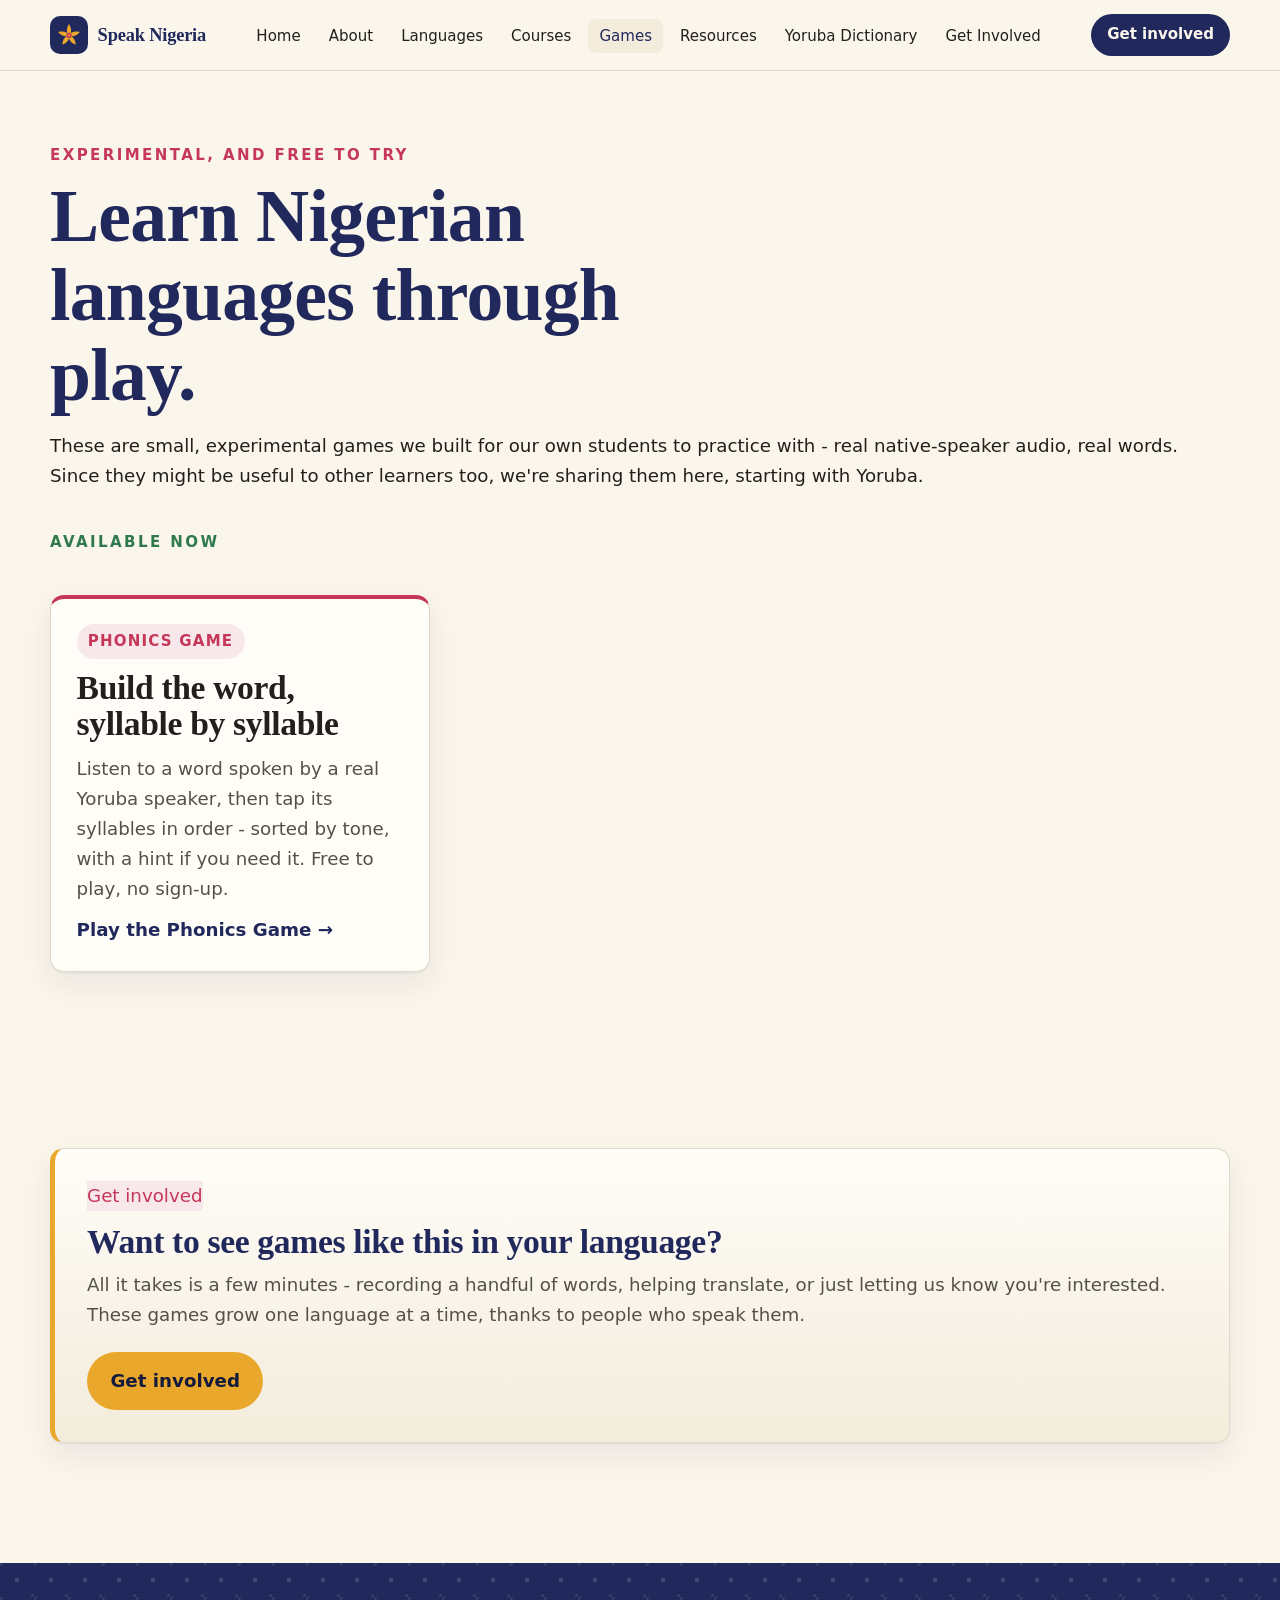
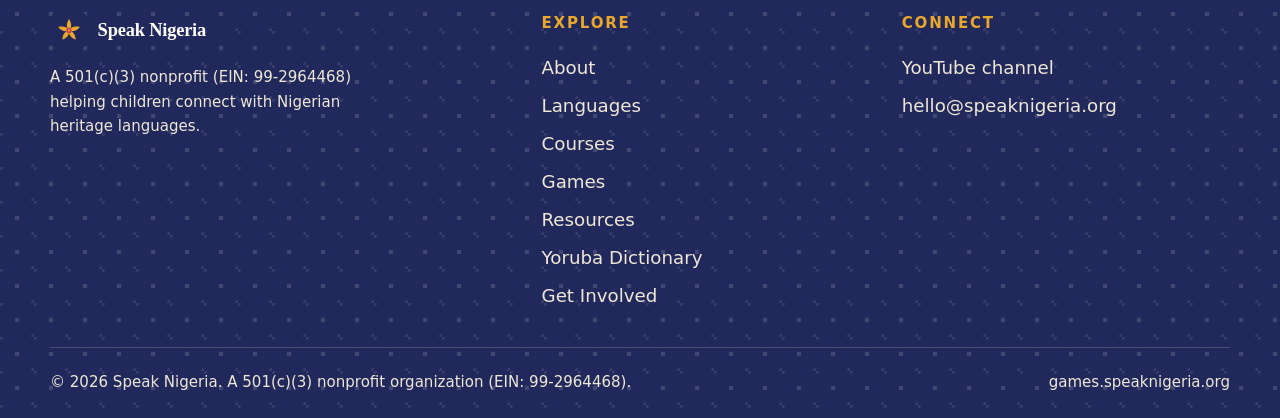
==== commit 420f54f5: "Rebrand syllable game to phonics game, move to /phonics/ Renames public/syllables/ to public/phonics" ====
--- a/public/index.html
+++ b/public/index.html
@@ -9,7 +9,7 @@
   <link rel="preconnect" href="https://fonts.googleapis.com" />
   <link rel="preconnect" href="https://fonts.gstatic.com" crossorigin />
   <link href="https://fonts.googleapis.com/css2?family=Fraunces:opsz,wght@9..144,400;9..144,500;9..144,600&family=Plus+Jakarta+Sans:wght@400;500;600;700&family=Noto+Sans:wght@400;500;600&family=Noto+Serif:wght@400;500;600&display=swap" rel="stylesheet" />
-  <!-- ?v= busts the asset cache on changes - see syllables/index.html's
+  <!-- ?v= busts the asset cache on changes - see phonics/index.html's
        head comment for why (_headers can't override asset Cache-Control). -->
   <link rel="stylesheet" href="assets/styles.css?v=2" />
 </head>
@@ -78,10 +78,10 @@
         <p class="eyebrow">Available now</p>
         <div class="cards">
           <article class="card accent-games">
-            <span class="tag games">Syllable Builder</span>
+            <span class="tag games">Phonics Game</span>
             <h3>Build the word, syllable by syllable</h3>
             <p>Listen to a word spoken by a real Yoruba speaker, then tap its syllables in order - sorted by tone, with a hint if you need it. Free to play, no sign-up.</p>
-            <a class="card-link" href="/syllables/">Play Syllable Builder →</a>
+            <a class="card-link" href="/phonics/">Play the Phonics Game →</a>
           </article>
         </div>
       </div>
